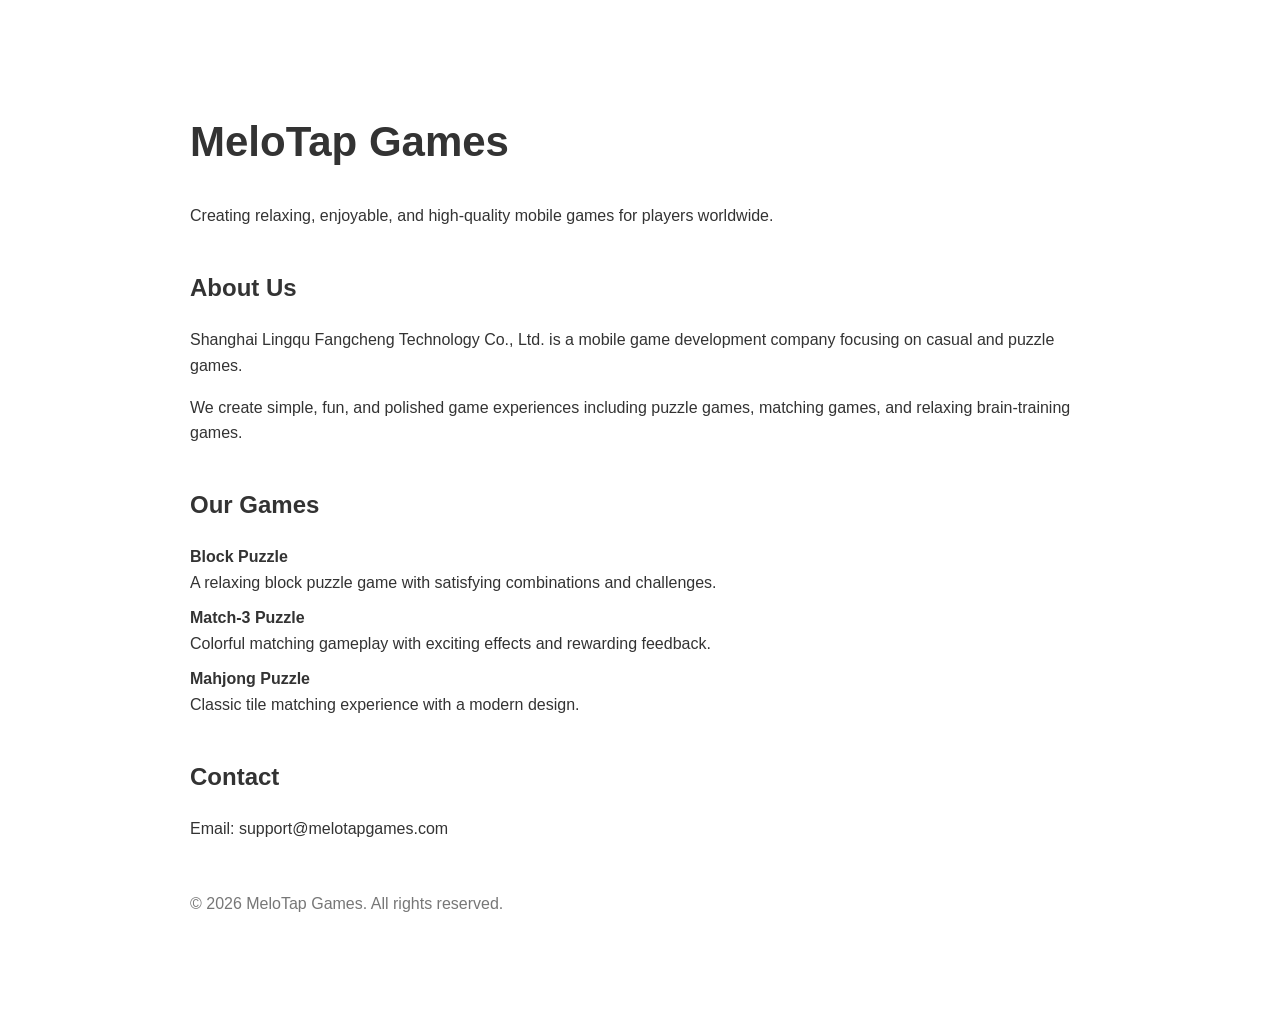
==== index.html @ 6a5c928e "Create index.html" ====
<!DOCTYPE html>
<html lang="en">

<head>
<meta charset="UTF-8">

<title>MeloTap Games</title>

<meta name="description" content="MeloTap Games creates relaxing and enjoyable mobile games for players worldwide.">

<meta name="viewport" content="width=device-width, initial-scale=1.0">

<style>

body {
    font-family: Arial, sans-serif;
    max-width: 900px;
    margin: 60px auto;
    padding: 20px;
    color: #333;
    line-height: 1.6;
}

h1 {
    font-size: 42px;
}

h2 {
    margin-top: 40px;
}

.game {
    margin: 10px 0;
}

.footer {
    margin-top: 50px;
    color: #777;
}

</style>

</head>


<body>


<h1>MeloTap Games</h1>

<p>
Creating relaxing, enjoyable, and high-quality mobile games for players worldwide.
</p>


<h2>About Us</h2>

<p>
Shanghai Lingqu Fangcheng Technology Co., Ltd. is a mobile game development company focusing on casual and puzzle games.
</p>

<p>
We create simple, fun, and polished game experiences including puzzle games, matching games, and relaxing brain-training games.
</p>


<h2>Our Games</h2>

<div class="game">
<strong>Block Puzzle</strong>
<br>
A relaxing block puzzle game with satisfying combinations and challenges.
</div>


<div class="game">
<strong>Match-3 Puzzle</strong>
<br>
Colorful matching gameplay with exciting effects and rewarding feedback.
</div>


<div class="game">
<strong>Mahjong Puzzle</strong>
<br>
Classic tile matching experience with a modern design.
</div>


<h2>Contact</h2>

<p>
Email: support@melotapgames.com
</p>


<div class="footer">

<p>
© 2026 MeloTap Games. All rights reserved.
</p>

</div>


</body>

</html>
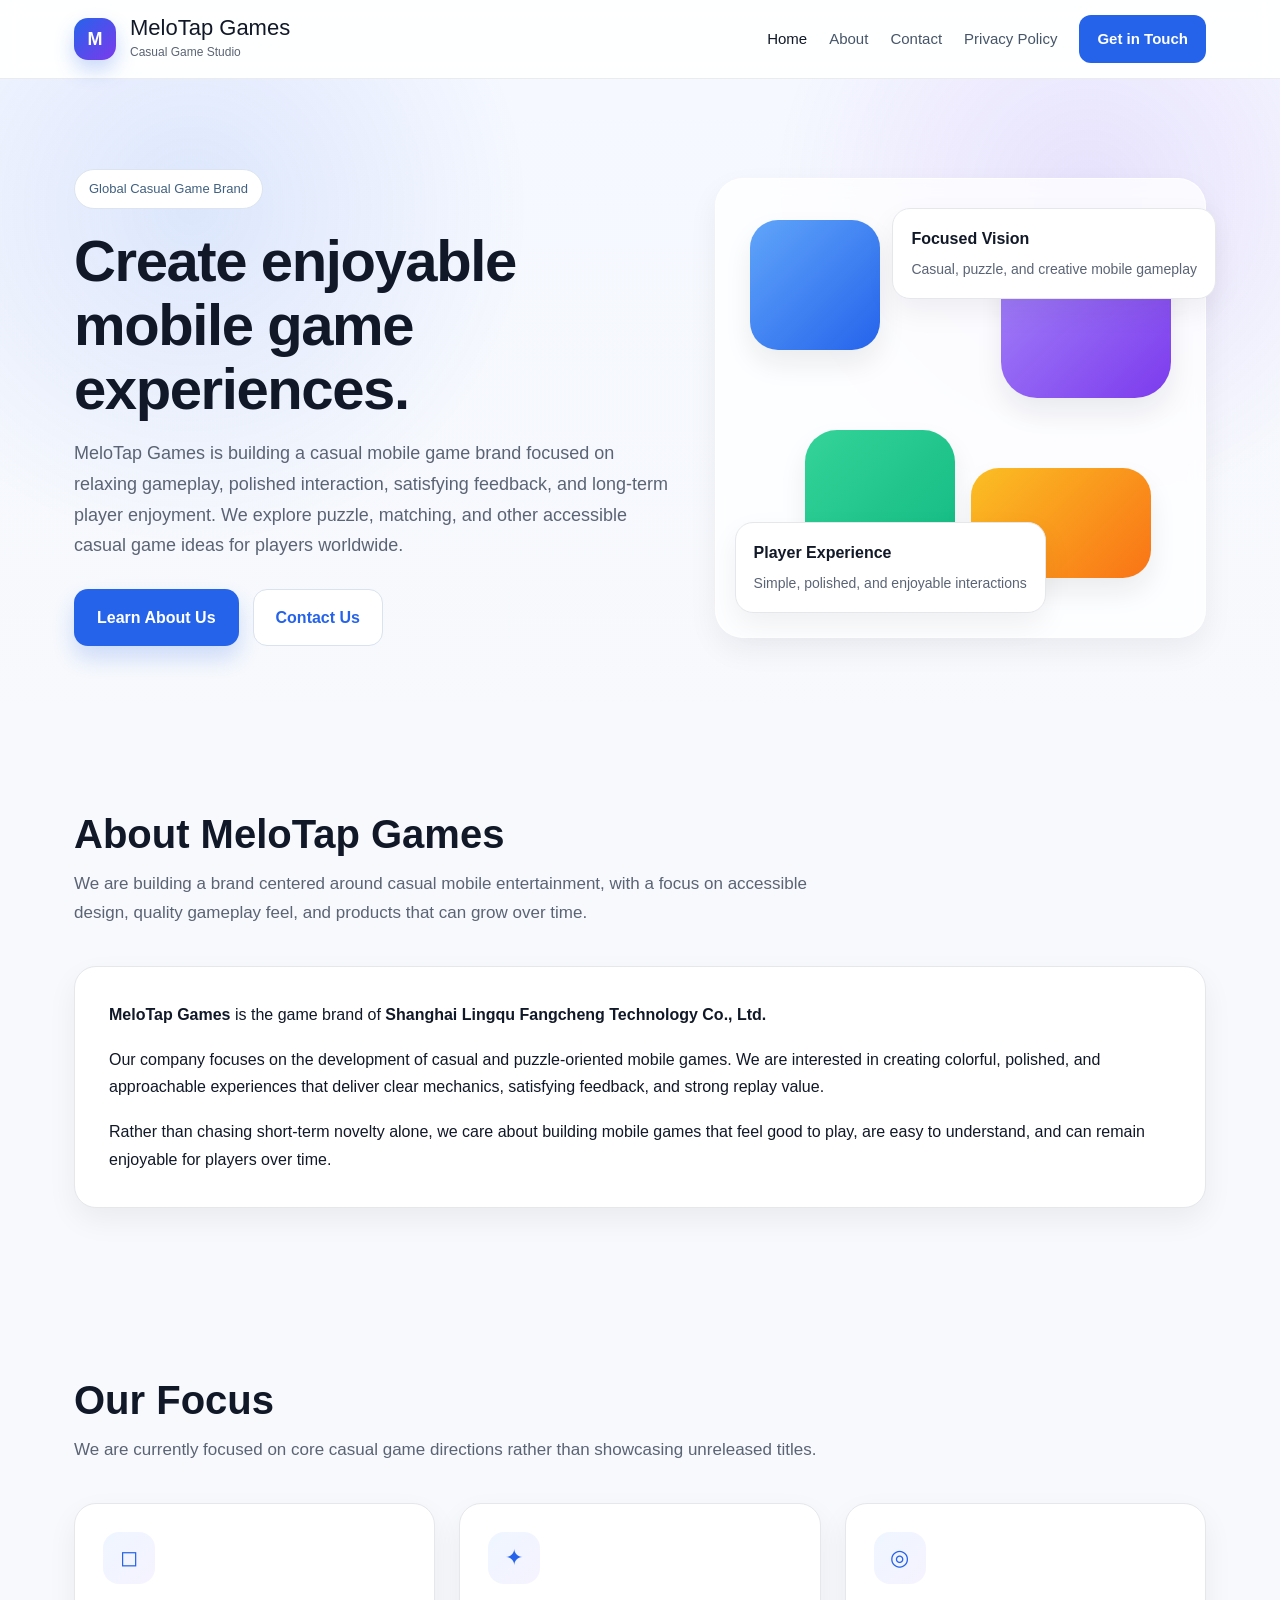
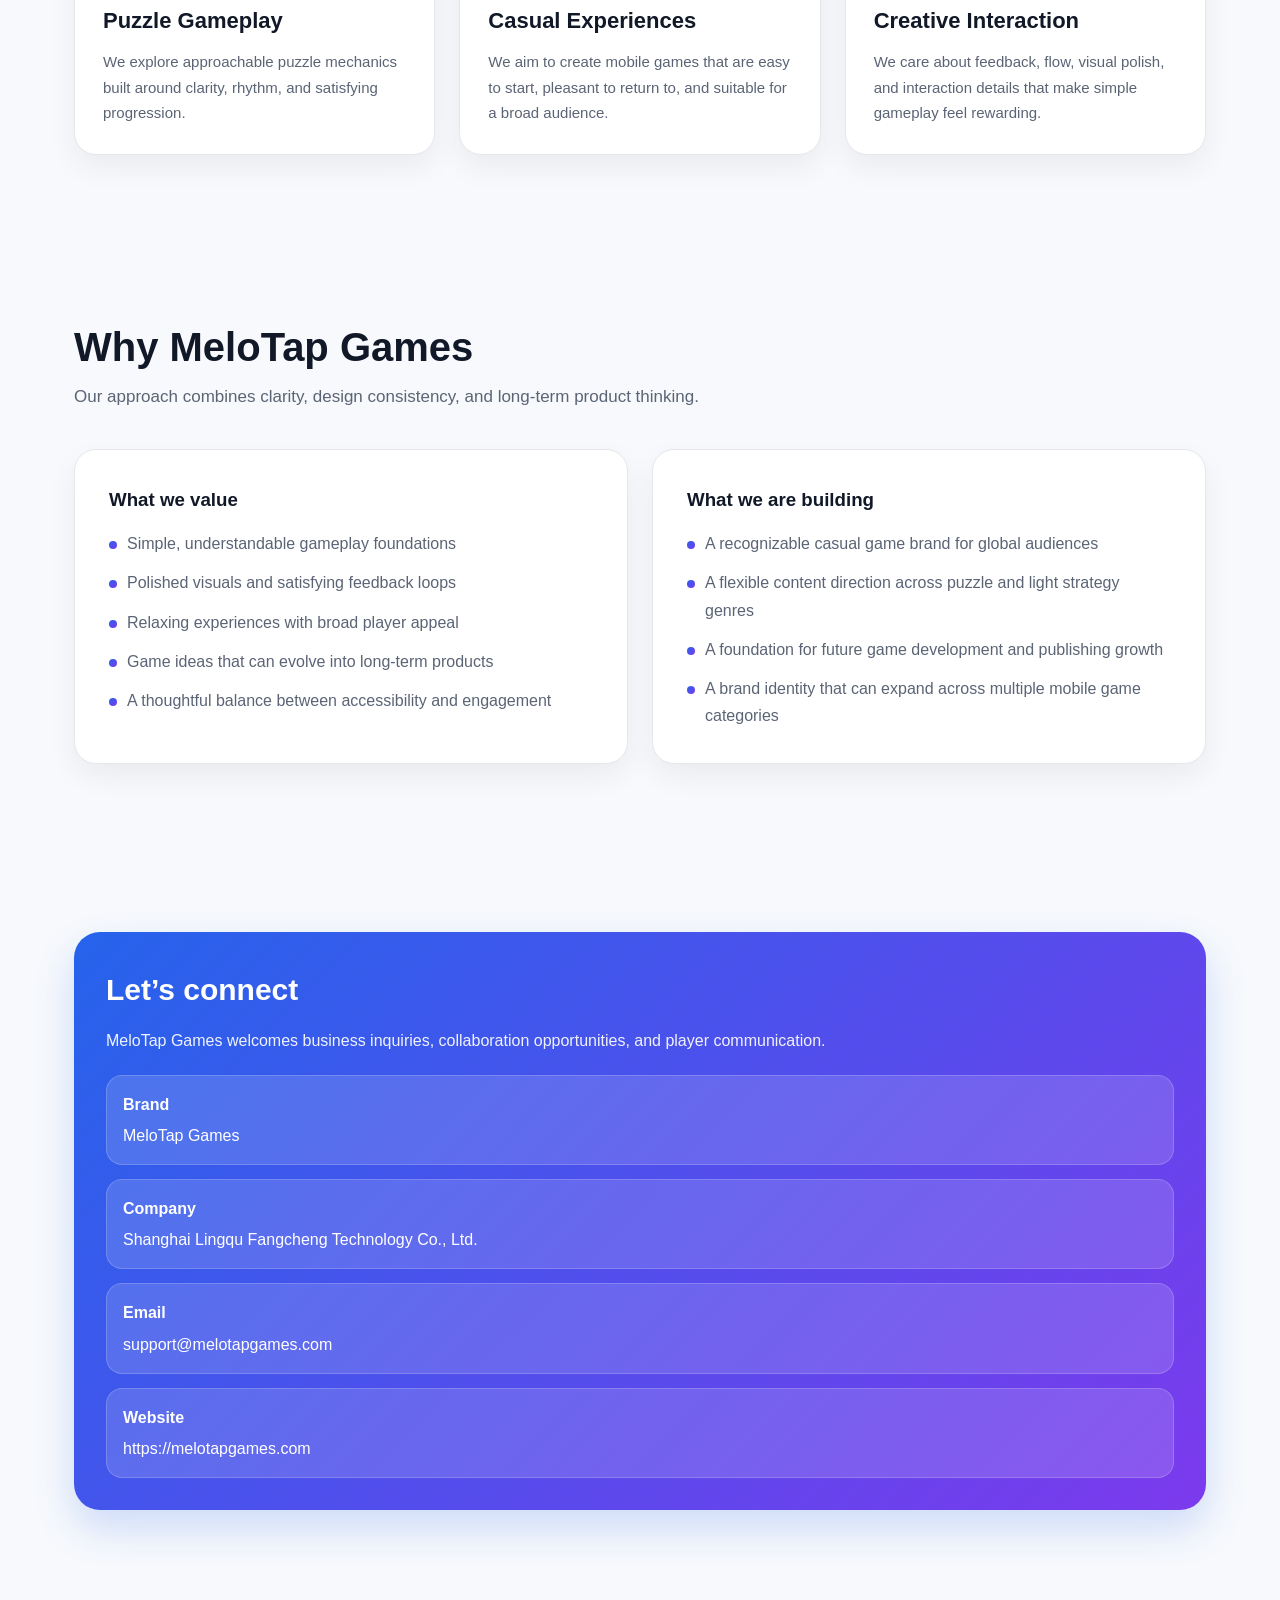
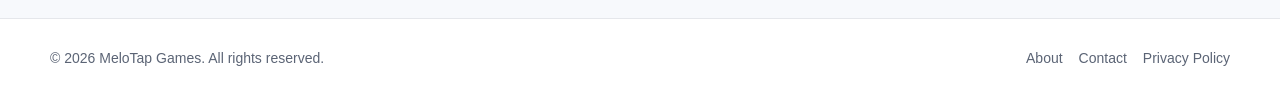
==== commit baa83893: "Update index.html" ====
--- a/index.html
+++ b/index.html
@@ -1,108 +1,204 @@
 <!DOCTYPE html>
 <html lang="en">
-
 <head>
-<meta charset="UTF-8">
-
-<title>MeloTap Games</title>
-
-<meta name="description" content="MeloTap Games creates relaxing and enjoyable mobile games for players worldwide.">
-
-<meta name="viewport" content="width=device-width, initial-scale=1.0">
-
-<style>
-
-body {
-    font-family: Arial, sans-serif;
-    max-width: 900px;
-    margin: 60px auto;
-    padding: 20px;
-    color: #333;
-    line-height: 1.6;
-}
-
-h1 {
-    font-size: 42px;
-}
-
-h2 {
-    margin-top: 40px;
-}
-
-.game {
-    margin: 10px 0;
-}
-
-.footer {
-    margin-top: 50px;
-    color: #777;
-}
-
-</style>
-
+  <meta charset="UTF-8" />
+  <meta name="viewport" content="width=device-width, initial-scale=1.0" />
+  <title>MeloTap Games</title>
+  <meta name="description" content="MeloTap Games creates relaxing, enjoyable, and high-quality casual mobile game experiences for players worldwide." />
+  <link rel="stylesheet" href="style.css" />
 </head>
-
-
 <body>
 
-
-<h1>MeloTap Games</h1>
-
-<p>
-Creating relaxing, enjoyable, and high-quality mobile games for players worldwide.
-</p>
-
-
-<h2>About Us</h2>
-
-<p>
-Shanghai Lingqu Fangcheng Technology Co., Ltd. is a mobile game development company focusing on casual and puzzle games.
-</p>
-
-<p>
-We create simple, fun, and polished game experiences including puzzle games, matching games, and relaxing brain-training games.
-</p>
-
-
-<h2>Our Games</h2>
-
-<div class="game">
-<strong>Block Puzzle</strong>
-<br>
-A relaxing block puzzle game with satisfying combinations and challenges.
-</div>
-
-
-<div class="game">
-<strong>Match-3 Puzzle</strong>
-<br>
-Colorful matching gameplay with exciting effects and rewarding feedback.
-</div>
-
-
-<div class="game">
-<strong>Mahjong Puzzle</strong>
-<br>
-Classic tile matching experience with a modern design.
-</div>
-
-
-<h2>Contact</h2>
-
-<p>
-Email: support@melotapgames.com
-</p>
-
-
-<div class="footer">
-
-<p>
-© 2026 MeloTap Games. All rights reserved.
-</p>
-
-</div>
-
+  <header class="site-header">
+    <div class="container navbar">
+      <a href="index.html" class="brand">
+        <div class="brand-mark">M</div>
+        <div class="brand-text">
+          <div class="brand-title">MeloTap Games</div>
+          <div class="brand-subtitle">Casual Game Studio</div>
+        </div>
+      </a>
+
+      <nav class="nav-links">
+        <a href="index.html" class="active">Home</a>
+        <a href="about.html">About</a>
+        <a href="contact.html">Contact</a>
+        <a href="privacy-policy.html">Privacy Policy</a>
+        <a href="contact.html" class="nav-cta">Get in Touch</a>
+      </nav>
+    </div>
+  </header>
+
+  <section class="hero">
+    <div class="container hero-grid">
+      <div>
+        <div class="eyebrow">Global Casual Game Brand</div>
+        <h2>Create enjoyable mobile game experiences.</h2>
+        <p>
+          MeloTap Games is building a casual mobile game brand focused on relaxing gameplay,
+          polished interaction, satisfying feedback, and long-term player enjoyment.
+          We explore puzzle, matching, and other accessible casual game ideas for players worldwide.
+        </p>
+
+        <div class="hero-actions">
+          <a href="about.html" class="btn btn-primary">Learn About Us</a>
+          <a href="contact.html" class="btn btn-secondary">Contact Us</a>
+        </div>
+      </div>
+
+      <div class="hero-visual">
+        <div class="visual-card"></div>
+        <div class="shape shape-a"></div>
+        <div class="shape shape-b"></div>
+        <div class="shape shape-c"></div>
+        <div class="shape shape-d"></div>
+
+        <div class="floating-panel panel-1">
+          <strong>Focused Vision</strong>
+          <span>Casual, puzzle, and creative mobile gameplay</span>
+        </div>
+
+        <div class="floating-panel panel-2">
+          <strong>Player Experience</strong>
+          <span>Simple, polished, and enjoyable interactions</span>
+        </div>
+      </div>
+    </div>
+  </section>
+
+  <section class="section">
+    <div class="container">
+      <h2 class="section-title">About MeloTap Games</h2>
+      <p class="section-subtitle">
+        We are building a brand centered around casual mobile entertainment, with a focus on accessible design,
+        quality gameplay feel, and products that can grow over time.
+      </p>
+
+      <div class="card content-card">
+        <p>
+          <strong>MeloTap Games</strong> is the game brand of
+          <strong>Shanghai Lingqu Fangcheng Technology Co., Ltd.</strong>
+        </p>
+        <p>
+          Our company focuses on the development of casual and puzzle-oriented mobile games.
+          We are interested in creating colorful, polished, and approachable experiences that
+          deliver clear mechanics, satisfying feedback, and strong replay value.
+        </p>
+        <p>
+          Rather than chasing short-term novelty alone, we care about building mobile games that
+          feel good to play, are easy to understand, and can remain enjoyable for players over time.
+        </p>
+      </div>
+    </div>
+  </section>
+
+  <section class="section">
+    <div class="container">
+      <h2 class="section-title">Our Focus</h2>
+      <p class="section-subtitle">
+        We are currently focused on core casual game directions rather than showcasing unreleased titles.
+      </p>
+
+      <div class="grid-3">
+        <div class="card info-card">
+          <div class="info-icon">◻</div>
+          <h3>Puzzle Gameplay</h3>
+          <p>
+            We explore approachable puzzle mechanics built around clarity, rhythm, and satisfying progression.
+          </p>
+        </div>
+
+        <div class="card info-card">
+          <div class="info-icon">✦</div>
+          <h3>Casual Experiences</h3>
+          <p>
+            We aim to create mobile games that are easy to start, pleasant to return to, and suitable for a broad audience.
+          </p>
+        </div>
+
+        <div class="card info-card">
+          <div class="info-icon">◎</div>
+          <h3>Creative Interaction</h3>
+          <p>
+            We care about feedback, flow, visual polish, and interaction details that make simple gameplay feel rewarding.
+          </p>
+        </div>
+      </div>
+    </div>
+  </section>
+
+  <section class="section">
+    <div class="container">
+      <h2 class="section-title">Why MeloTap Games</h2>
+      <p class="section-subtitle">
+        Our approach combines clarity, design consistency, and long-term product thinking.
+      </p>
+
+      <div class="split">
+        <div class="card content-card">
+          <h3 style="margin-bottom: 14px;">What we value</h3>
+          <ul class="list">
+            <li>Simple, understandable gameplay foundations</li>
+            <li>Polished visuals and satisfying feedback loops</li>
+            <li>Relaxing experiences with broad player appeal</li>
+            <li>Game ideas that can evolve into long-term products</li>
+            <li>A thoughtful balance between accessibility and engagement</li>
+          </ul>
+        </div>
+
+        <div class="card content-card">
+          <h3 style="margin-bottom: 14px;">What we are building</h3>
+          <ul class="list">
+            <li>A recognizable casual game brand for global audiences</li>
+            <li>A flexible content direction across puzzle and light strategy genres</li>
+            <li>A foundation for future game development and publishing growth</li>
+            <li>A brand identity that can expand across multiple mobile game categories</li>
+          </ul>
+        </div>
+      </div>
+    </div>
+  </section>
+
+  <section class="section">
+    <div class="container">
+      <div class="highlight-box">
+        <h3>Let’s connect</h3>
+        <p>
+          MeloTap Games welcomes business inquiries, collaboration opportunities, and player communication.
+        </p>
+
+        <div class="contact-grid">
+          <div class="contact-item">
+            <strong>Brand</strong>
+            MeloTap Games
+          </div>
+          <div class="contact-item">
+            <strong>Company</strong>
+            Shanghai Lingqu Fangcheng Technology Co., Ltd.
+          </div>
+          <div class="contact-item">
+            <strong>Email</strong>
+            support@melotapgames.com
+          </div>
+          <div class="contact-item">
+            <strong>Website</strong>
+            https://melotapgames.com
+          </div>
+        </div>
+      </div>
+    </div>
+  </section>
+
+  <footer class="site-footer">
+    <div class="container footer-inner">
+      <div>© 2026 MeloTap Games. All rights reserved.</div>
+      <div class="footer-links">
+        <a href="about.html">About</a>
+        <a href="contact.html">Contact</a>
+        <a href="privacy-policy.html">Privacy Policy</a>
+      </div>
+    </div>
+  </footer>
 
 </body>
-
 </html>
--- a/style.css
+++ b/style.css
@@ -0,0 +1,558 @@
+* {
+  box-sizing: border-box;
+  margin: 0;
+  padding: 0;
+}
+
+:root {
+  --bg: #f7f9fc;
+  --bg-soft: #eef4ff;
+  --card: #ffffff;
+  --text: #111827;
+  --text-soft: #5b6475;
+  --line: #e5e7eb;
+  --primary: #2563eb;
+  --primary-dark: #1d4ed8;
+  --accent: #7c3aed;
+  --shadow: 0 12px 30px rgba(15, 23, 42, 0.06);
+  --radius: 22px;
+  --max-width: 1180px;
+}
+
+html {
+  scroll-behavior: smooth;
+}
+
+body {
+  font-family: Arial, Helvetica, sans-serif;
+  background: var(--bg);
+  color: var(--text);
+  line-height: 1.7;
+}
+
+a {
+  color: inherit;
+  text-decoration: none;
+}
+
+img {
+  max-width: 100%;
+  display: block;
+}
+
+.container {
+  width: 100%;
+  max-width: var(--max-width);
+  margin: 0 auto;
+  padding: 0 24px;
+}
+
+/* Header */
+.site-header {
+  position: sticky;
+  top: 0;
+  z-index: 100;
+  background: rgba(255, 255, 255, 0.88);
+  backdrop-filter: blur(10px);
+  border-bottom: 1px solid rgba(229, 231, 235, 0.8);
+}
+
+.navbar {
+  min-height: 78px;
+  display: flex;
+  align-items: center;
+  justify-content: space-between;
+  gap: 24px;
+}
+
+.brand {
+  display: flex;
+  align-items: center;
+  gap: 14px;
+}
+
+.brand-mark {
+  width: 42px;
+  height: 42px;
+  border-radius: 14px;
+  background: linear-gradient(135deg, #2563eb 0%, #7c3aed 100%);
+  display: flex;
+  align-items: center;
+  justify-content: center;
+  color: #fff;
+  font-weight: 700;
+  font-size: 18px;
+  box-shadow: 0 10px 20px rgba(37, 99, 235, 0.25);
+}
+
+.brand-text h1,
+.brand-text .brand-title {
+  font-size: 22px;
+  line-height: 1.1;
+}
+
+.brand-text .brand-subtitle {
+  font-size: 12px;
+  color: var(--text-soft);
+  margin-top: 2px;
+}
+
+.nav-links {
+  display: flex;
+  align-items: center;
+  gap: 22px;
+  flex-wrap: wrap;
+}
+
+.nav-links a {
+  font-size: 15px;
+  color: #475569;
+  transition: 0.2s ease;
+}
+
+.nav-links a:hover,
+.nav-links a.active {
+  color: var(--text);
+}
+
+.nav-cta {
+  padding: 11px 18px;
+  border-radius: 12px;
+  background: var(--primary);
+  color: #fff !important;
+  font-weight: 600;
+}
+
+.nav-cta:hover {
+  background: var(--primary-dark);
+}
+
+/* Hero */
+.hero {
+  position: relative;
+  overflow: hidden;
+  padding: 90px 0 80px;
+  background:
+    radial-gradient(circle at 15% 20%, rgba(37, 99, 235, 0.12), transparent 28%),
+    radial-gradient(circle at 85% 18%, rgba(124, 58, 237, 0.12), transparent 26%),
+    linear-gradient(180deg, #f5f8ff 0%, #f7f9fc 100%);
+}
+
+.hero-grid {
+  display: grid;
+  grid-template-columns: 1.1fr 0.9fr;
+  gap: 40px;
+  align-items: center;
+}
+
+.eyebrow {
+  display: inline-flex;
+  align-items: center;
+  gap: 8px;
+  padding: 8px 14px;
+  border-radius: 999px;
+  background: #ffffff;
+  border: 1px solid #dbe4f0;
+  color: #406080;
+  font-size: 13px;
+  margin-bottom: 20px;
+}
+
+.hero h2 {
+  font-size: 58px;
+  line-height: 1.1;
+  letter-spacing: -1.4px;
+  margin-bottom: 18px;
+}
+
+.hero p {
+  font-size: 18px;
+  color: var(--text-soft);
+  max-width: 680px;
+  margin-bottom: 28px;
+}
+
+.hero-actions {
+  display: flex;
+  flex-wrap: wrap;
+  gap: 14px;
+}
+
+.btn {
+  display: inline-flex;
+  align-items: center;
+  justify-content: center;
+  padding: 14px 22px;
+  border-radius: 14px;
+  border: 1px solid transparent;
+  font-weight: 600;
+  transition: 0.2s ease;
+}
+
+.btn-primary {
+  background: var(--primary);
+  color: #fff;
+  box-shadow: 0 12px 22px rgba(37, 99, 235, 0.2);
+}
+
+.btn-primary:hover {
+  background: var(--primary-dark);
+}
+
+.btn-secondary {
+  background: #fff;
+  color: var(--primary);
+  border-color: #d9e2ef;
+}
+
+.btn-secondary:hover {
+  background: #f8fbff;
+}
+
+.hero-visual {
+  position: relative;
+  min-height: 460px;
+}
+
+.visual-card {
+  position: absolute;
+  inset: 0;
+  background: rgba(255,255,255,0.78);
+  border: 1px solid rgba(255,255,255,0.8);
+  border-radius: 28px;
+  box-shadow: var(--shadow);
+  backdrop-filter: blur(8px);
+}
+
+.shape {
+  position: absolute;
+  border-radius: 22px;
+  box-shadow: 0 14px 28px rgba(15, 23, 42, 0.08);
+}
+
+.shape-a {
+  width: 130px;
+  height: 130px;
+  left: 35px;
+  top: 42px;
+  background: linear-gradient(135deg, #60a5fa, #2563eb);
+  border-radius: 28px;
+}
+
+.shape-b {
+  width: 170px;
+  height: 170px;
+  right: 35px;
+  top: 50px;
+  background: linear-gradient(135deg, #a78bfa, #7c3aed);
+  border-radius: 36px;
+}
+
+.shape-c {
+  width: 150px;
+  height: 150px;
+  left: 90px;
+  bottom: 58px;
+  background: linear-gradient(135deg, #34d399, #10b981);
+  border-radius: 32px;
+}
+
+.shape-d {
+  width: 180px;
+  height: 110px;
+  right: 55px;
+  bottom: 60px;
+  background: linear-gradient(135deg, #fbbf24, #f97316);
+  border-radius: 28px;
+}
+
+.floating-panel {
+  position: absolute;
+  background: #fff;
+  border: 1px solid #e5e7eb;
+  border-radius: 18px;
+  box-shadow: var(--shadow);
+  padding: 16px 18px;
+  min-width: 170px;
+}
+
+.panel-1 {
+  top: 30px;
+  right: -10px;
+}
+
+.panel-2 {
+  bottom: 25px;
+  left: 20px;
+}
+
+.floating-panel strong {
+  display: block;
+  font-size: 16px;
+  margin-bottom: 6px;
+}
+
+.floating-panel span {
+  display: block;
+  color: var(--text-soft);
+  font-size: 14px;
+}
+
+/* Sections */
+.section {
+  padding: 84px 0;
+}
+
+.section-title {
+  font-size: 40px;
+  line-height: 1.2;
+  margin-bottom: 12px;
+}
+
+.section-subtitle {
+  max-width: 780px;
+  color: var(--text-soft);
+  font-size: 17px;
+  margin-bottom: 38px;
+}
+
+.card {
+  background: var(--card);
+  border: 1px solid var(--line);
+  border-radius: var(--radius);
+  box-shadow: var(--shadow);
+}
+
+.content-card {
+  padding: 34px;
+}
+
+.content-card p + p {
+  margin-top: 18px;
+}
+
+.grid-3 {
+  display: grid;
+  grid-template-columns: repeat(3, 1fr);
+  gap: 24px;
+}
+
+.info-card {
+  padding: 28px;
+}
+
+.info-icon {
+  width: 52px;
+  height: 52px;
+  border-radius: 16px;
+  display: flex;
+  align-items: center;
+  justify-content: center;
+  background: linear-gradient(135deg, #eff6ff, #f5f3ff);
+  color: var(--primary);
+  font-size: 22px;
+  margin-bottom: 18px;
+}
+
+.info-card h3 {
+  font-size: 22px;
+  margin-bottom: 10px;
+}
+
+.info-card p {
+  color: var(--text-soft);
+  font-size: 15px;
+}
+
+.split {
+  display: grid;
+  grid-template-columns: 1fr 1fr;
+  gap: 24px;
+}
+
+.list {
+  list-style: none;
+  display: grid;
+  gap: 12px;
+}
+
+.list li {
+  padding-left: 18px;
+  position: relative;
+  color: var(--text-soft);
+}
+
+.list li::before {
+  content: "";
+  width: 8px;
+  height: 8px;
+  border-radius: 999px;
+  background: linear-gradient(135deg, #2563eb, #7c3aed);
+  position: absolute;
+  left: 0;
+  top: 11px;
+}
+
+.highlight-box {
+  padding: 32px;
+  border-radius: 26px;
+  background: linear-gradient(135deg, #2563eb 0%, #7c3aed 100%);
+  color: #fff;
+  box-shadow: 0 18px 40px rgba(37, 99, 235, 0.2);
+}
+
+.highlight-box h3 {
+  font-size: 30px;
+  margin-bottom: 12px;
+}
+
+.highlight-box p {
+  color: rgba(255,255,255,0.92);
+  margin-bottom: 20px;
+}
+
+.contact-grid {
+  display: grid;
+  gap: 14px;
+}
+
+.contact-item {
+  background: rgba(255,255,255,0.14);
+  border: 1px solid rgba(255,255,255,0.18);
+  border-radius: 16px;
+  padding: 15px 16px;
+}
+
+.contact-item strong {
+  display: block;
+  margin-bottom: 4px;
+}
+
+.page-hero {
+  padding: 78px 0 56px;
+  background:
+    radial-gradient(circle at 10% 18%, rgba(37, 99, 235, 0.10), transparent 30%),
+    radial-gradient(circle at 88% 12%, rgba(124, 58, 237, 0.10), transparent 24%),
+    linear-gradient(180deg, #f5f8ff 0%, #f7f9fc 100%);
+}
+
+.page-hero h2 {
+  font-size: 48px;
+  margin-bottom: 14px;
+}
+
+.page-hero p {
+  color: var(--text-soft);
+  max-width: 760px;
+  font-size: 17px;
+}
+
+.policy-content h3 {
+  font-size: 22px;
+  margin: 28px 0 10px;
+}
+
+.policy-content p,
+.policy-content li {
+  color: var(--text-soft);
+}
+
+.policy-content ul {
+  padding-left: 20px;
+  margin-top: 10px;
+}
+
+.site-footer {
+  margin-top: 24px;
+  border-top: 1px solid var(--line);
+  background: #fff;
+}
+
+.footer-inner {
+  padding: 28px 0 38px;
+  display: flex;
+  justify-content: space-between;
+  gap: 24px;
+  flex-wrap: wrap;
+  color: var(--text-soft);
+  font-size: 14px;
+}
+
+.footer-links {
+  display: flex;
+  gap: 16px;
+  flex-wrap: wrap;
+}
+
+.footer-links a:hover {
+  color: var(--text);
+}
+
+/* Responsive */
+@media (max-width: 1024px) {
+  .hero-grid,
+  .grid-3,
+  .split {
+    grid-template-columns: 1fr;
+  }
+
+  .hero h2 {
+    font-size: 46px;
+  }
+
+  .hero-visual {
+    min-height: 380px;
+  }
+}
+
+@media (max-width: 760px) {
+  .navbar {
+    flex-direction: column;
+    align-items: flex-start;
+    padding: 16px 0;
+  }
+
+  .nav-links {
+    gap: 14px;
+  }
+
+  .hero {
+    padding: 64px 0 56px;
+  }
+
+  .hero h2,
+  .page-hero h2 {
+    font-size: 34px;
+    letter-spacing: -0.8px;
+  }
+
+  .section-title {
+    font-size: 30px;
+  }
+
+  .section {
+    padding: 64px 0;
+  }
+
+  .content-card,
+  .info-card,
+  .highlight-box {
+    padding: 24px;
+  }
+
+  .hero-visual {
+    min-height: 320px;
+  }
+
+  .shape-a,
+  .shape-b,
+  .shape-c,
+  .shape-d {
+    transform: scale(0.9);
+  }
+
+  .floating-panel {
+    min-width: 140px;
+    padding: 12px 14px;
+  }
+}
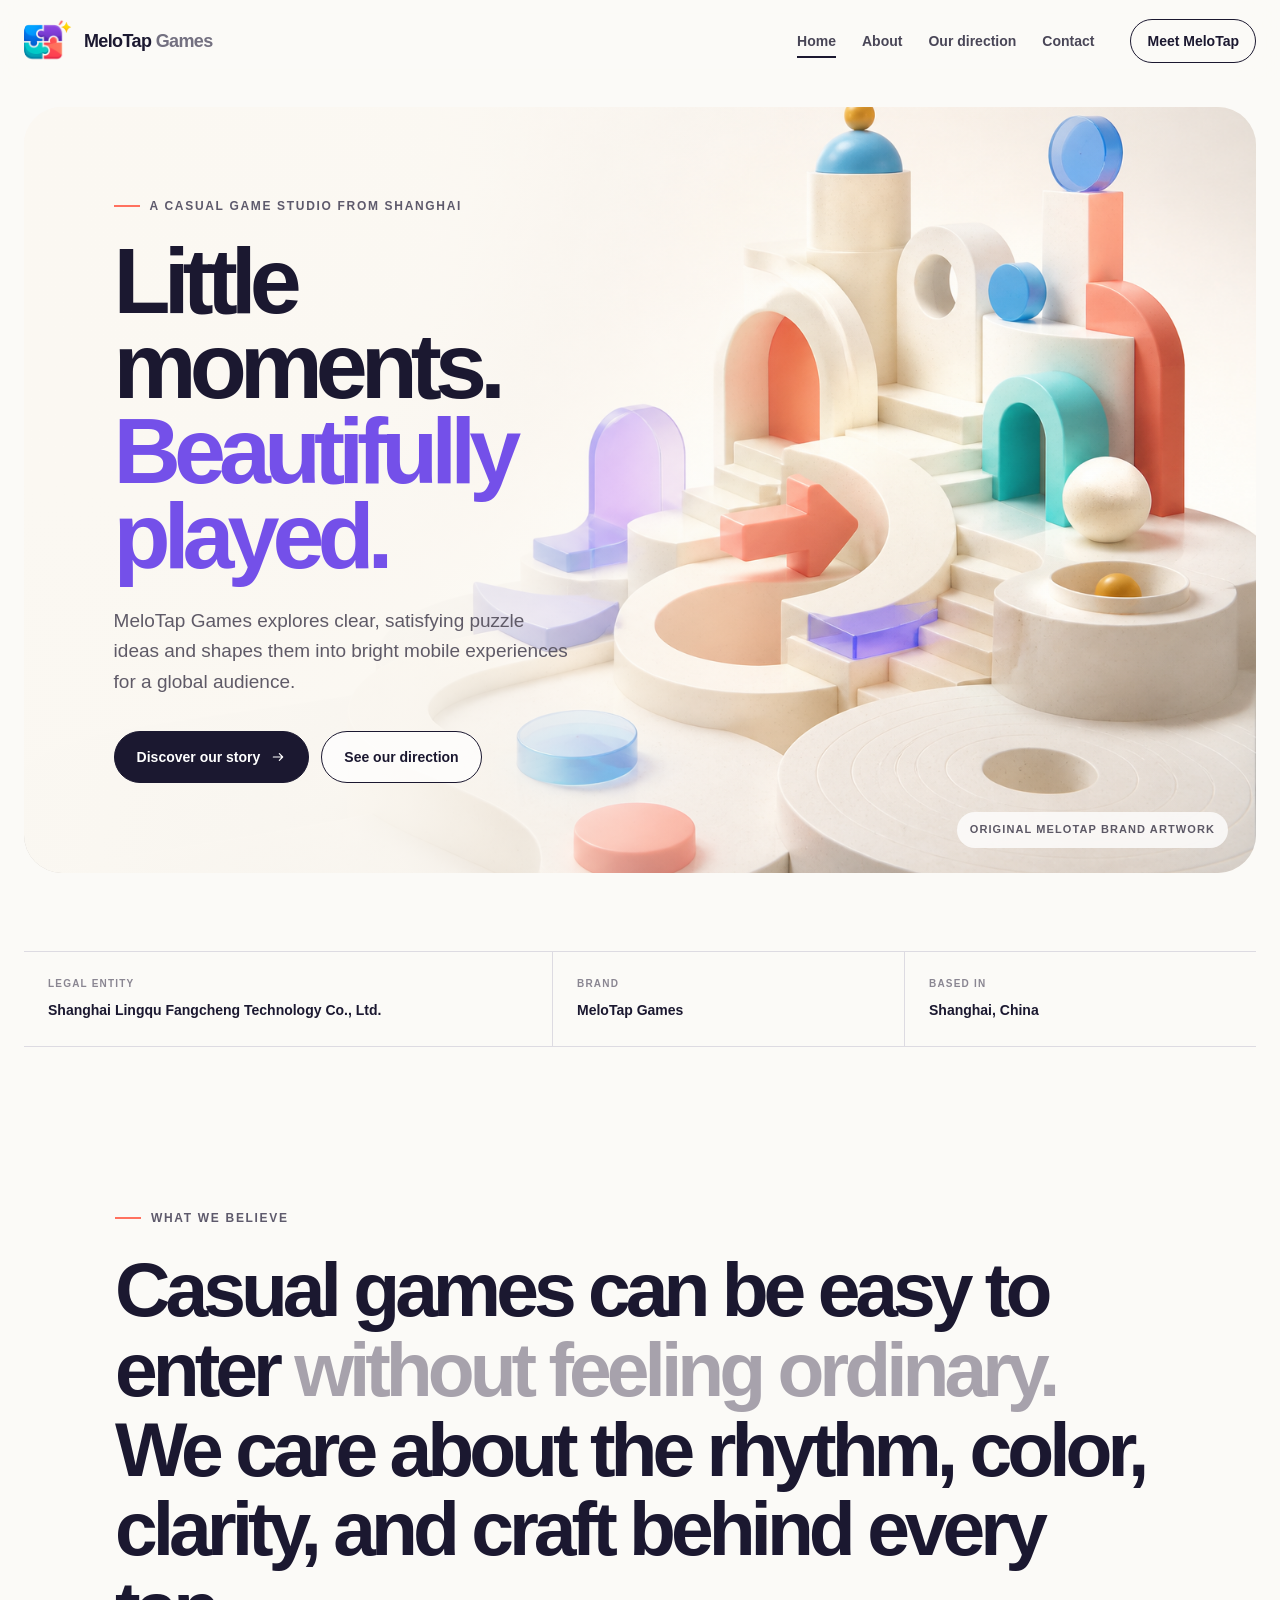
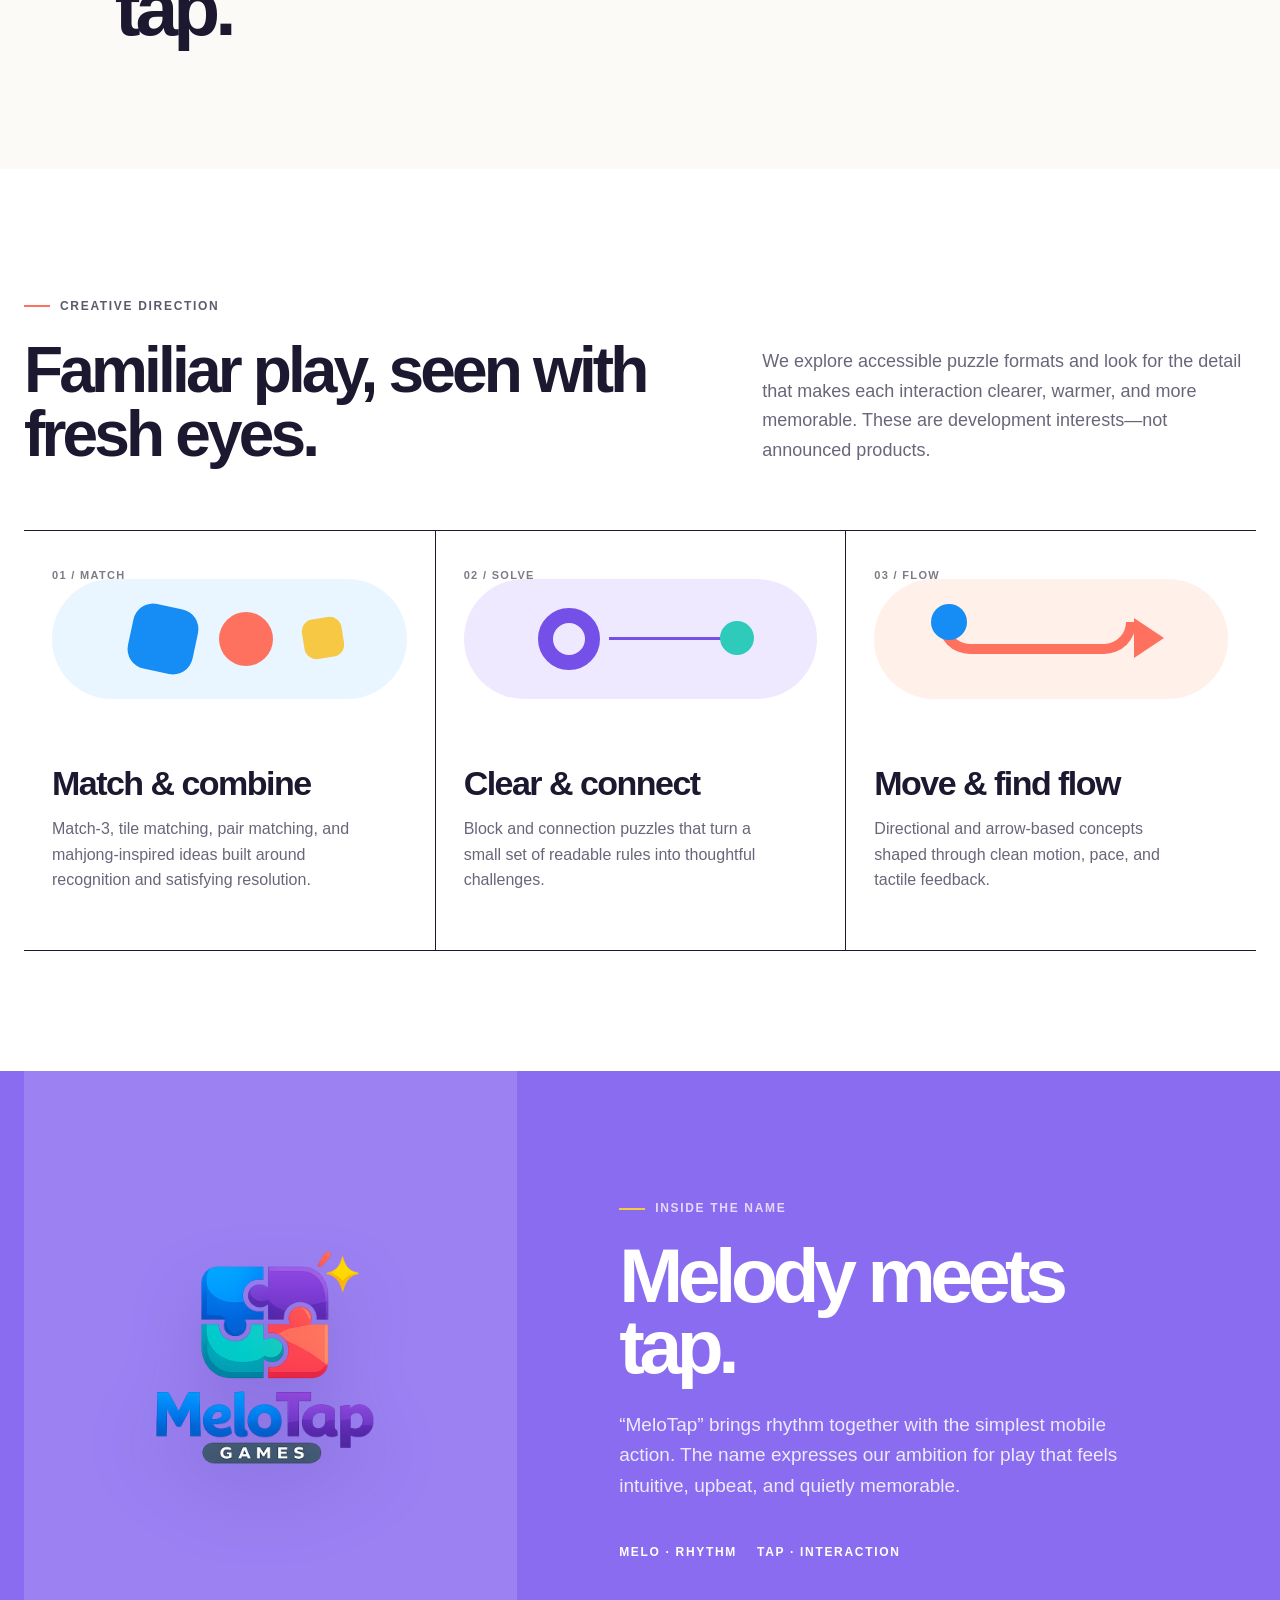
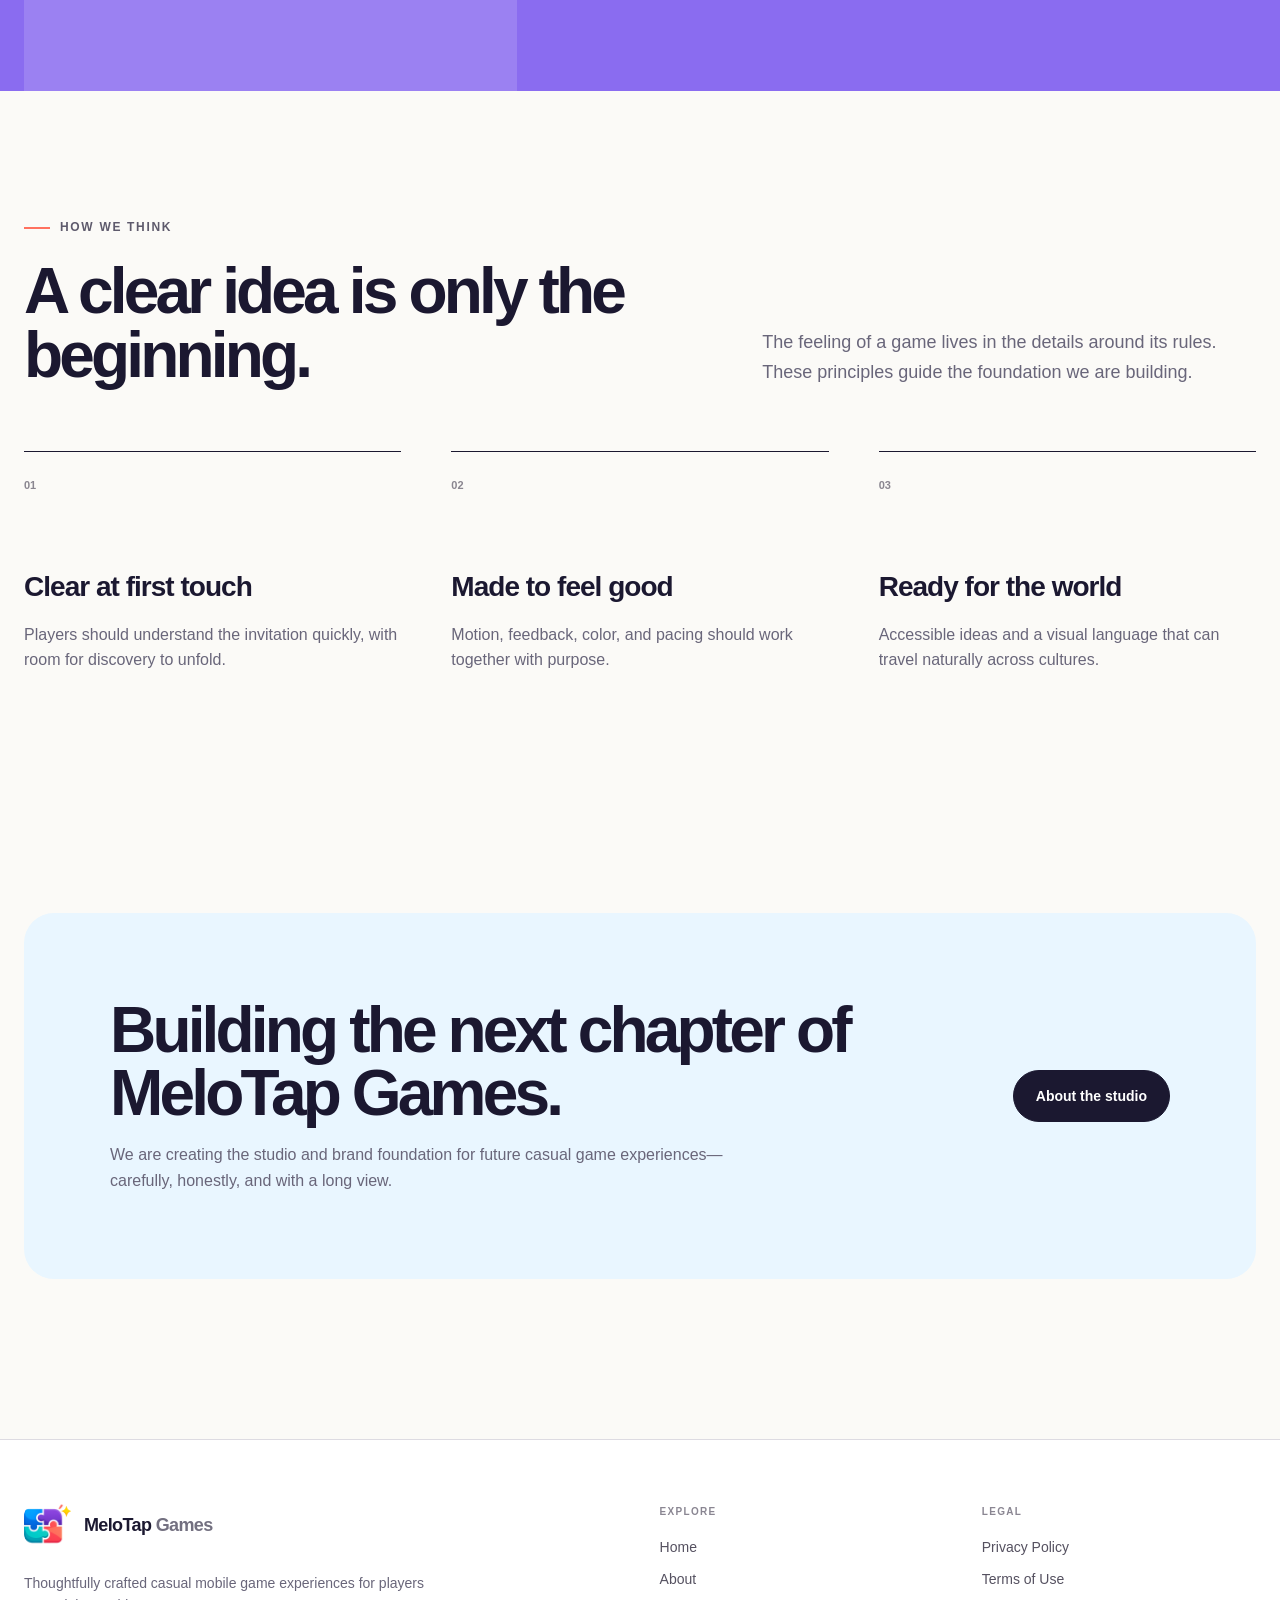
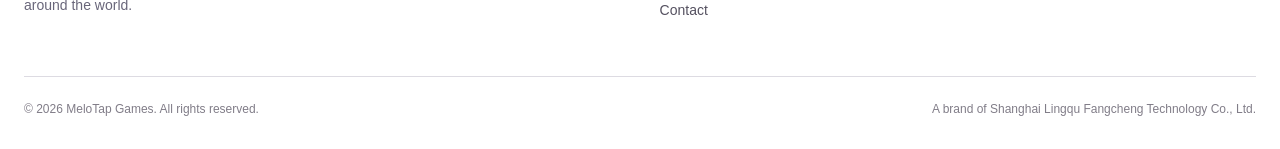
==== commit bcaa4e2d: "Add files via upload" ====
--- a/index.html
+++ b/index.html
@@ -1,204 +1,49 @@
-<!DOCTYPE html>
+<!doctype html>
 <html lang="en">
 <head>
-  <meta charset="UTF-8" />
-  <meta name="viewport" content="width=device-width, initial-scale=1.0" />
-  <title>MeloTap Games</title>
-  <meta name="description" content="MeloTap Games creates relaxing, enjoyable, and high-quality casual mobile game experiences for players worldwide." />
-  <link rel="stylesheet" href="style.css" />
+  <meta charset="utf-8"><meta name="viewport" content="width=device-width,initial-scale=1">
+  <title>MeloTap Games — Casual Play, Thoughtfully Made</title>
+  <meta name="description" content="MeloTap Games is a Shanghai-based casual mobile game studio exploring polished, accessible puzzle experiences for players worldwide.">
+  <link rel="canonical" href="https://melotapgames.com/"><link rel="icon" href="logo.png" type="image/png"><meta name="theme-color" content="#fbfaf7">
+  <meta property="og:type" content="website"><meta property="og:title" content="MeloTap Games — Casual Play, Thoughtfully Made"><meta property="og:description" content="Simple ideas. Bright moments. Thoughtfully made casual play."><meta property="og:url" content="https://melotapgames.com/"><meta property="og:image" content="https://melotapgames.com/hero-brand-v2.png">
+  <link rel="stylesheet" href="style.css">
+  <script type="application/ld+json">{"@context":"https://schema.org","@type":"Organization","name":"Shanghai Lingqu Fangcheng Technology Co., Ltd.","alternateName":"MeloTap Games","url":"https://melotapgames.com/","logo":"https://melotapgames.com/logo.png","description":"A casual mobile game development and publishing company based in Shanghai, China.","address":{"@type":"PostalAddress","addressLocality":"Shanghai","addressCountry":"CN"}}</script>
 </head>
 <body>
+  <a class="skip-link" href="#main">Skip to content</a>
+  <header class="site-header"><div class="container navbar">
+    <a class="brand" href="index.html" aria-label="MeloTap Games home"><span class="brand-symbol"><img src="logo.png" alt=""></span><span class="brand-name">MeloTap <span>Games</span></span></a>
+    <button class="menu-toggle" type="button" aria-expanded="false" aria-controls="site-navigation" aria-label="Toggle navigation"><span></span></button>
+    <nav class="nav-links" id="site-navigation" aria-label="Primary navigation"><a href="index.html" aria-current="page">Home</a><a href="about.html">About</a><a href="#direction">Our direction</a><a href="contact.html">Contact</a><a class="nav-cta" href="about.html">Meet MeloTap</a></nav>
+  </div></header>
 
-  <header class="site-header">
-    <div class="container navbar">
-      <a href="index.html" class="brand">
-        <div class="brand-mark">M</div>
-        <div class="brand-text">
-          <div class="brand-title">MeloTap Games</div>
-          <div class="brand-subtitle">Casual Game Studio</div>
-        </div>
-      </a>
+  <main id="main">
+    <section class="hero"><div class="container hero-frame">
+      <img class="hero-art" src="hero-brand-v2.png" alt="Original abstract world of colorful geometric puzzle forms" width="1536" height="1024" fetchpriority="high">
+      <div class="hero-copy"><div class="eyebrow">A casual game studio from Shanghai</div><h1>Little moments.<em>Beautifully played.</em></h1><p class="hero-lede">MeloTap Games explores clear, satisfying puzzle ideas and shapes them into bright mobile experiences for a global audience.</p><div class="hero-actions"><a class="button button-primary" href="about.html">Discover our story <svg viewBox="0 0 24 24" fill="none" aria-hidden="true"><path d="M5 12h14m-5-5 5 5-5 5" stroke="currentColor" stroke-width="1.8" stroke-linecap="round" stroke-linejoin="round"/></svg></a><a class="button button-secondary" href="#direction">See our direction</a></div></div>
+      <span class="hero-note">Original MeloTap brand artwork</span>
+    </div></section>
 
-      <nav class="nav-links">
-        <a href="index.html" class="active">Home</a>
-        <a href="about.html">About</a>
-        <a href="contact.html">Contact</a>
-        <a href="privacy-policy.html">Privacy Policy</a>
-        <a href="contact.html" class="nav-cta">Get in Touch</a>
-      </nav>
-    </div>
-  </header>
+    <section class="section-compact"><div class="container identity-bar"><div class="identity-item"><span>Legal entity</span><strong>Shanghai Lingqu Fangcheng Technology Co., Ltd.</strong></div><div class="identity-item"><span>Brand</span><strong>MeloTap Games</strong></div><div class="identity-item"><span>Based in</span><strong>Shanghai, China</strong></div></div></section>
 
-  <section class="hero">
-    <div class="container hero-grid">
-      <div>
-        <div class="eyebrow">Global Casual Game Brand</div>
-        <h2>Create enjoyable mobile game experiences.</h2>
-        <p>
-          MeloTap Games is building a casual mobile game brand focused on relaxing gameplay,
-          polished interaction, satisfying feedback, and long-term player enjoyment.
-          We explore puzzle, matching, and other accessible casual game ideas for players worldwide.
-        </p>
+    <section class="section"><div class="container manifesto"><div class="eyebrow">What we believe</div><p>Casual games can be easy to enter <span>without feeling ordinary.</span> We care about the rhythm, color, clarity, and craft behind every tap.</p></div></section>
 
-        <div class="hero-actions">
-          <a href="about.html" class="btn btn-primary">Learn About Us</a>
-          <a href="contact.html" class="btn btn-secondary">Contact Us</a>
-        </div>
+    <section class="section section-tint" id="direction"><div class="container">
+      <div class="section-head"><div><div class="eyebrow">Creative direction</div><h2 class="section-title">Familiar play, seen with fresh eyes.</h2></div><p class="section-intro">We explore accessible puzzle formats and look for the detail that makes each interaction clearer, warmer, and more memorable. These are development interests—not announced products.</p></div>
+      <div class="focus-grid">
+        <article class="focus-card"><span class="focus-number">01 / MATCH</span><div class="focus-art art-match" aria-hidden="true"><span></span><span></span><span></span></div><h3>Match &amp; combine</h3><p>Match-3, tile matching, pair matching, and mahjong-inspired ideas built around recognition and satisfying resolution.</p></article>
+        <article class="focus-card"><span class="focus-number">02 / SOLVE</span><div class="focus-art art-connect" aria-hidden="true"><span></span><span></span><span></span></div><h3>Clear &amp; connect</h3><p>Block and connection puzzles that turn a small set of readable rules into thoughtful challenges.</p></article>
+        <article class="focus-card"><span class="focus-number">03 / FLOW</span><div class="focus-art art-flow" aria-hidden="true"><span></span><span></span><span></span></div><h3>Move &amp; find flow</h3><p>Directional and arrow-based concepts shaped through clean motion, pace, and tactile feedback.</p></article>
       </div>
+    </div></section>
 
-      <div class="hero-visual">
-        <div class="visual-card"></div>
-        <div class="shape shape-a"></div>
-        <div class="shape shape-b"></div>
-        <div class="shape shape-c"></div>
-        <div class="shape shape-d"></div>
+    <section class="brand-band"><div class="container brand-band-inner"><div class="brand-logo-panel"><img src="logo.png" alt="MeloTap Games logo"></div><div class="brand-story"><div class="eyebrow">Inside the name</div><h2>Melody meets tap.</h2><p>“MeloTap” brings rhythm together with the simplest mobile action. The name expresses our ambition for play that feels intuitive, upbeat, and quietly memorable.</p><div class="wordmark">Melo · rhythm &nbsp;&nbsp; Tap · interaction</div></div></div></section>
 
-        <div class="floating-panel panel-1">
-          <strong>Focused Vision</strong>
-          <span>Casual, puzzle, and creative mobile gameplay</span>
-        </div>
+    <section class="section"><div class="container"><div class="section-head"><div><div class="eyebrow">How we think</div><h2 class="section-title">A clear idea is only the beginning.</h2></div><p class="section-intro">The feeling of a game lives in the details around its rules. These principles guide the foundation we are building.</p></div><div class="principles"><article class="principle"><span class="principle-index">01</span><h3>Clear at first touch</h3><p>Players should understand the invitation quickly, with room for discovery to unfold.</p></article><article class="principle"><span class="principle-index">02</span><h3>Made to feel good</h3><p>Motion, feedback, color, and pacing should work together with purpose.</p></article><article class="principle"><span class="principle-index">03</span><h3>Ready for the world</h3><p>Accessible ideas and a visual language that can travel naturally across cultures.</p></article></div></div></section>
 
-        <div class="floating-panel panel-2">
-          <strong>Player Experience</strong>
-          <span>Simple, polished, and enjoyable interactions</span>
-        </div>
-      </div>
-    </div>
-  </section>
+    <section class="section"><div class="container cta-panel"><div><h2>Building the next chapter of MeloTap Games.</h2><p>We are creating the studio and brand foundation for future casual game experiences—carefully, honestly, and with a long view.</p></div><a class="button button-primary" href="about.html">About the studio</a></div></section>
+  </main>
 
-  <section class="section">
-    <div class="container">
-      <h2 class="section-title">About MeloTap Games</h2>
-      <p class="section-subtitle">
-        We are building a brand centered around casual mobile entertainment, with a focus on accessible design,
-        quality gameplay feel, and products that can grow over time.
-      </p>
-
-      <div class="card content-card">
-        <p>
-          <strong>MeloTap Games</strong> is the game brand of
-          <strong>Shanghai Lingqu Fangcheng Technology Co., Ltd.</strong>
-        </p>
-        <p>
-          Our company focuses on the development of casual and puzzle-oriented mobile games.
-          We are interested in creating colorful, polished, and approachable experiences that
-          deliver clear mechanics, satisfying feedback, and strong replay value.
-        </p>
-        <p>
-          Rather than chasing short-term novelty alone, we care about building mobile games that
-          feel good to play, are easy to understand, and can remain enjoyable for players over time.
-        </p>
-      </div>
-    </div>
-  </section>
-
-  <section class="section">
-    <div class="container">
-      <h2 class="section-title">Our Focus</h2>
-      <p class="section-subtitle">
-        We are currently focused on core casual game directions rather than showcasing unreleased titles.
-      </p>
-
-      <div class="grid-3">
-        <div class="card info-card">
-          <div class="info-icon">◻</div>
-          <h3>Puzzle Gameplay</h3>
-          <p>
-            We explore approachable puzzle mechanics built around clarity, rhythm, and satisfying progression.
-          </p>
-        </div>
-
-        <div class="card info-card">
-          <div class="info-icon">✦</div>
-          <h3>Casual Experiences</h3>
-          <p>
-            We aim to create mobile games that are easy to start, pleasant to return to, and suitable for a broad audience.
-          </p>
-        </div>
-
-        <div class="card info-card">
-          <div class="info-icon">◎</div>
-          <h3>Creative Interaction</h3>
-          <p>
-            We care about feedback, flow, visual polish, and interaction details that make simple gameplay feel rewarding.
-          </p>
-        </div>
-      </div>
-    </div>
-  </section>
-
-  <section class="section">
-    <div class="container">
-      <h2 class="section-title">Why MeloTap Games</h2>
-      <p class="section-subtitle">
-        Our approach combines clarity, design consistency, and long-term product thinking.
-      </p>
-
-      <div class="split">
-        <div class="card content-card">
-          <h3 style="margin-bottom: 14px;">What we value</h3>
-          <ul class="list">
-            <li>Simple, understandable gameplay foundations</li>
-            <li>Polished visuals and satisfying feedback loops</li>
-            <li>Relaxing experiences with broad player appeal</li>
-            <li>Game ideas that can evolve into long-term products</li>
-            <li>A thoughtful balance between accessibility and engagement</li>
-          </ul>
-        </div>
-
-        <div class="card content-card">
-          <h3 style="margin-bottom: 14px;">What we are building</h3>
-          <ul class="list">
-            <li>A recognizable casual game brand for global audiences</li>
-            <li>A flexible content direction across puzzle and light strategy genres</li>
-            <li>A foundation for future game development and publishing growth</li>
-            <li>A brand identity that can expand across multiple mobile game categories</li>
-          </ul>
-        </div>
-      </div>
-    </div>
-  </section>
-
-  <section class="section">
-    <div class="container">
-      <div class="highlight-box">
-        <h3>Let’s connect</h3>
-        <p>
-          MeloTap Games welcomes business inquiries, collaboration opportunities, and player communication.
-        </p>
-
-        <div class="contact-grid">
-          <div class="contact-item">
-            <strong>Brand</strong>
-            MeloTap Games
-          </div>
-          <div class="contact-item">
-            <strong>Company</strong>
-            Shanghai Lingqu Fangcheng Technology Co., Ltd.
-          </div>
-          <div class="contact-item">
-            <strong>Email</strong>
-            support@melotapgames.com
-          </div>
-          <div class="contact-item">
-            <strong>Website</strong>
-            https://melotapgames.com
-          </div>
-        </div>
-      </div>
-    </div>
-  </section>
-
-  <footer class="site-footer">
-    <div class="container footer-inner">
-      <div>© 2026 MeloTap Games. All rights reserved.</div>
-      <div class="footer-links">
-        <a href="about.html">About</a>
-        <a href="contact.html">Contact</a>
-        <a href="privacy-policy.html">Privacy Policy</a>
-      </div>
-    </div>
-  </footer>
-
-</body>
-</html>
+  <footer class="footer"><div class="container footer-main"><div class="footer-brand"><a class="brand" href="index.html"><span class="brand-symbol"><img src="logo.png" alt=""></span><span class="brand-name">MeloTap <span>Games</span></span></a><p>Thoughtfully crafted casual mobile game experiences for players around the world.</p></div><div><div class="footer-heading">Explore</div><div class="footer-links"><a href="index.html">Home</a><a href="about.html">About</a><a href="contact.html">Contact</a></div></div><div><div class="footer-heading">Legal</div><div class="footer-links"><a href="privacy-policy.html">Privacy Policy</a><a href="terms.html">Terms of Use</a></div></div></div><div class="container footer-bottom"><span>© 2026 MeloTap Games. All rights reserved.</span><span class="footer-legal-name">A brand of Shanghai Lingqu Fangcheng Technology Co., Ltd.</span></div></footer>
+  <script src="main.js" defer></script>
+</body></html>
--- a/style.css
+++ b/style.css
@@ -1,558 +1,262 @@
-* {
-  box-sizing: border-box;
-  margin: 0;
-  padding: 0;
-}
+/* MeloTap Games — bright editorial brand system */
+* { box-sizing: border-box; margin: 0; padding: 0; }
 
 :root {
-  --bg: #f7f9fc;
-  --bg-soft: #eef4ff;
-  --card: #ffffff;
-  --text: #111827;
-  --text-soft: #5b6475;
-  --line: #e5e7eb;
-  --primary: #2563eb;
-  --primary-dark: #1d4ed8;
-  --accent: #7c3aed;
-  --shadow: 0 12px 30px rgba(15, 23, 42, 0.06);
-  --radius: 22px;
-  --max-width: 1180px;
-}
-
-html {
-  scroll-behavior: smooth;
-}
-
+  --paper: #fbfaf7;
+  --white: #fff;
+  --ink: #1b1830;
+  --muted: #69667a;
+  --line: #dddbe2;
+  --blue: #168cf5;
+  --violet: #7450e9;
+  --coral: #ff715f;
+  --mint: #2ecbbb;
+  --yellow: #f7c843;
+  --lilac: #eee9ff;
+  --sky: #e9f6ff;
+  --peach: #fff0e9;
+  --max: 1240px;
+  --radius: 30px;
+}
+
+html { scroll-behavior: smooth; }
 body {
-  font-family: Arial, Helvetica, sans-serif;
-  background: var(--bg);
-  color: var(--text);
-  line-height: 1.7;
-}
-
-a {
-  color: inherit;
-  text-decoration: none;
-}
-
-img {
-  max-width: 100%;
-  display: block;
-}
-
-.container {
-  width: 100%;
-  max-width: var(--max-width);
-  margin: 0 auto;
-  padding: 0 24px;
-}
+  min-width: 320px;
+  background: var(--paper);
+  color: var(--ink);
+  font-family: Inter, ui-sans-serif, -apple-system, BlinkMacSystemFont, "Segoe UI", sans-serif;
+  line-height: 1.6;
+  -webkit-font-smoothing: antialiased;
+}
+a { color: inherit; text-decoration: none; }
+button { color: inherit; font: inherit; }
+img { display: block; max-width: 100%; }
+:focus-visible { outline: 3px solid var(--blue); outline-offset: 4px; }
+.container { width: min(100% - 48px, var(--max)); margin-inline: auto; }
+.skip-link { position: fixed; z-index: 100; top: 12px; left: 12px; padding: 10px 14px; border-radius: 8px; background: var(--ink); color: #fff; transform: translateY(-150%); }
+.skip-link:focus { transform: translateY(0); }
 
 /* Header */
-.site-header {
-  position: sticky;
-  top: 0;
-  z-index: 100;
-  background: rgba(255, 255, 255, 0.88);
-  backdrop-filter: blur(10px);
-  border-bottom: 1px solid rgba(229, 231, 235, 0.8);
-}
-
-.navbar {
-  min-height: 78px;
-  display: flex;
-  align-items: center;
-  justify-content: space-between;
-  gap: 24px;
-}
-
-.brand {
-  display: flex;
-  align-items: center;
-  gap: 14px;
-}
-
-.brand-mark {
-  width: 42px;
-  height: 42px;
-  border-radius: 14px;
-  background: linear-gradient(135deg, #2563eb 0%, #7c3aed 100%);
-  display: flex;
-  align-items: center;
-  justify-content: center;
-  color: #fff;
-  font-weight: 700;
-  font-size: 18px;
-  box-shadow: 0 10px 20px rgba(37, 99, 235, 0.25);
-}
-
-.brand-text h1,
-.brand-text .brand-title {
-  font-size: 22px;
-  line-height: 1.1;
-}
-
-.brand-text .brand-subtitle {
-  font-size: 12px;
-  color: var(--text-soft);
-  margin-top: 2px;
-}
-
-.nav-links {
-  display: flex;
-  align-items: center;
-  gap: 22px;
-  flex-wrap: wrap;
-}
-
-.nav-links a {
-  font-size: 15px;
-  color: #475569;
-  transition: 0.2s ease;
-}
-
-.nav-links a:hover,
-.nav-links a.active {
-  color: var(--text);
-}
-
-.nav-cta {
-  padding: 11px 18px;
-  border-radius: 12px;
-  background: var(--primary);
-  color: #fff !important;
-  font-weight: 600;
-}
-
-.nav-cta:hover {
-  background: var(--primary-dark);
-}
-
-/* Hero */
-.hero {
-  position: relative;
-  overflow: hidden;
-  padding: 90px 0 80px;
-  background:
-    radial-gradient(circle at 15% 20%, rgba(37, 99, 235, 0.12), transparent 28%),
-    radial-gradient(circle at 85% 18%, rgba(124, 58, 237, 0.12), transparent 26%),
-    linear-gradient(180deg, #f5f8ff 0%, #f7f9fc 100%);
-}
-
-.hero-grid {
-  display: grid;
-  grid-template-columns: 1.1fr 0.9fr;
-  gap: 40px;
-  align-items: center;
-}
-
-.eyebrow {
-  display: inline-flex;
-  align-items: center;
-  gap: 8px;
-  padding: 8px 14px;
-  border-radius: 999px;
-  background: #ffffff;
-  border: 1px solid #dbe4f0;
-  color: #406080;
-  font-size: 13px;
-  margin-bottom: 20px;
-}
-
-.hero h2 {
-  font-size: 58px;
-  line-height: 1.1;
-  letter-spacing: -1.4px;
-  margin-bottom: 18px;
-}
-
-.hero p {
-  font-size: 18px;
-  color: var(--text-soft);
-  max-width: 680px;
-  margin-bottom: 28px;
-}
-
-.hero-actions {
-  display: flex;
-  flex-wrap: wrap;
-  gap: 14px;
-}
-
-.btn {
-  display: inline-flex;
-  align-items: center;
-  justify-content: center;
-  padding: 14px 22px;
-  border-radius: 14px;
-  border: 1px solid transparent;
-  font-weight: 600;
-  transition: 0.2s ease;
-}
-
-.btn-primary {
-  background: var(--primary);
-  color: #fff;
-  box-shadow: 0 12px 22px rgba(37, 99, 235, 0.2);
-}
-
-.btn-primary:hover {
-  background: var(--primary-dark);
-}
-
-.btn-secondary {
-  background: #fff;
-  color: var(--primary);
-  border-color: #d9e2ef;
-}
-
-.btn-secondary:hover {
-  background: #f8fbff;
-}
-
-.hero-visual {
-  position: relative;
-  min-height: 460px;
-}
-
-.visual-card {
-  position: absolute;
-  inset: 0;
-  background: rgba(255,255,255,0.78);
-  border: 1px solid rgba(255,255,255,0.8);
-  border-radius: 28px;
-  box-shadow: var(--shadow);
-  backdrop-filter: blur(8px);
-}
-
-.shape {
-  position: absolute;
-  border-radius: 22px;
-  box-shadow: 0 14px 28px rgba(15, 23, 42, 0.08);
-}
-
-.shape-a {
-  width: 130px;
-  height: 130px;
-  left: 35px;
-  top: 42px;
-  background: linear-gradient(135deg, #60a5fa, #2563eb);
-  border-radius: 28px;
-}
-
-.shape-b {
-  width: 170px;
-  height: 170px;
-  right: 35px;
-  top: 50px;
-  background: linear-gradient(135deg, #a78bfa, #7c3aed);
-  border-radius: 36px;
-}
-
-.shape-c {
-  width: 150px;
-  height: 150px;
-  left: 90px;
-  bottom: 58px;
-  background: linear-gradient(135deg, #34d399, #10b981);
-  border-radius: 32px;
-}
-
-.shape-d {
-  width: 180px;
-  height: 110px;
-  right: 55px;
-  bottom: 60px;
-  background: linear-gradient(135deg, #fbbf24, #f97316);
-  border-radius: 28px;
-}
-
-.floating-panel {
-  position: absolute;
-  background: #fff;
-  border: 1px solid #e5e7eb;
-  border-radius: 18px;
-  box-shadow: var(--shadow);
-  padding: 16px 18px;
-  min-width: 170px;
-}
-
-.panel-1 {
-  top: 30px;
-  right: -10px;
-}
-
-.panel-2 {
-  bottom: 25px;
-  left: 20px;
-}
-
-.floating-panel strong {
-  display: block;
-  font-size: 16px;
-  margin-bottom: 6px;
-}
-
-.floating-panel span {
-  display: block;
-  color: var(--text-soft);
-  font-size: 14px;
-}
-
-/* Sections */
-.section {
-  padding: 84px 0;
-}
-
-.section-title {
-  font-size: 40px;
-  line-height: 1.2;
-  margin-bottom: 12px;
-}
-
-.section-subtitle {
-  max-width: 780px;
-  color: var(--text-soft);
-  font-size: 17px;
-  margin-bottom: 38px;
-}
-
-.card {
-  background: var(--card);
-  border: 1px solid var(--line);
-  border-radius: var(--radius);
-  box-shadow: var(--shadow);
-}
-
-.content-card {
-  padding: 34px;
-}
-
-.content-card p + p {
-  margin-top: 18px;
-}
-
-.grid-3 {
-  display: grid;
-  grid-template-columns: repeat(3, 1fr);
-  gap: 24px;
-}
-
-.info-card {
-  padding: 28px;
-}
-
-.info-icon {
-  width: 52px;
-  height: 52px;
-  border-radius: 16px;
-  display: flex;
-  align-items: center;
-  justify-content: center;
-  background: linear-gradient(135deg, #eff6ff, #f5f3ff);
-  color: var(--primary);
-  font-size: 22px;
-  margin-bottom: 18px;
-}
-
-.info-card h3 {
-  font-size: 22px;
-  margin-bottom: 10px;
-}
-
-.info-card p {
-  color: var(--text-soft);
-  font-size: 15px;
-}
-
-.split {
-  display: grid;
-  grid-template-columns: 1fr 1fr;
-  gap: 24px;
-}
-
-.list {
-  list-style: none;
-  display: grid;
-  gap: 12px;
-}
-
-.list li {
-  padding-left: 18px;
-  position: relative;
-  color: var(--text-soft);
-}
-
-.list li::before {
-  content: "";
-  width: 8px;
-  height: 8px;
-  border-radius: 999px;
-  background: linear-gradient(135deg, #2563eb, #7c3aed);
-  position: absolute;
-  left: 0;
-  top: 11px;
-}
-
-.highlight-box {
-  padding: 32px;
-  border-radius: 26px;
-  background: linear-gradient(135deg, #2563eb 0%, #7c3aed 100%);
-  color: #fff;
-  box-shadow: 0 18px 40px rgba(37, 99, 235, 0.2);
-}
-
-.highlight-box h3 {
-  font-size: 30px;
-  margin-bottom: 12px;
-}
-
-.highlight-box p {
-  color: rgba(255,255,255,0.92);
-  margin-bottom: 20px;
-}
-
-.contact-grid {
-  display: grid;
-  gap: 14px;
-}
-
-.contact-item {
-  background: rgba(255,255,255,0.14);
-  border: 1px solid rgba(255,255,255,0.18);
-  border-radius: 16px;
-  padding: 15px 16px;
-}
-
-.contact-item strong {
-  display: block;
-  margin-bottom: 4px;
-}
-
-.page-hero {
-  padding: 78px 0 56px;
-  background:
-    radial-gradient(circle at 10% 18%, rgba(37, 99, 235, 0.10), transparent 30%),
-    radial-gradient(circle at 88% 12%, rgba(124, 58, 237, 0.10), transparent 24%),
-    linear-gradient(180deg, #f5f8ff 0%, #f7f9fc 100%);
-}
-
-.page-hero h2 {
-  font-size: 48px;
-  margin-bottom: 14px;
-}
-
-.page-hero p {
-  color: var(--text-soft);
-  max-width: 760px;
-  font-size: 17px;
-}
-
-.policy-content h3 {
-  font-size: 22px;
-  margin: 28px 0 10px;
-}
-
-.policy-content p,
-.policy-content li {
-  color: var(--text-soft);
-}
-
-.policy-content ul {
-  padding-left: 20px;
-  margin-top: 10px;
-}
-
-.site-footer {
-  margin-top: 24px;
-  border-top: 1px solid var(--line);
-  background: #fff;
-}
-
-.footer-inner {
-  padding: 28px 0 38px;
-  display: flex;
-  justify-content: space-between;
-  gap: 24px;
-  flex-wrap: wrap;
-  color: var(--text-soft);
-  font-size: 14px;
-}
-
-.footer-links {
-  display: flex;
-  gap: 16px;
-  flex-wrap: wrap;
-}
-
-.footer-links a:hover {
-  color: var(--text);
-}
-
-/* Responsive */
-@media (max-width: 1024px) {
-  .hero-grid,
-  .grid-3,
-  .split {
-    grid-template-columns: 1fr;
-  }
-
-  .hero h2 {
-    font-size: 46px;
-  }
-
-  .hero-visual {
-    min-height: 380px;
-  }
+.site-header { position: sticky; z-index: 50; top: 0; border-bottom: 1px solid transparent; background: rgba(251,250,247,.9); backdrop-filter: blur(18px); transition: border-color .2s ease; }
+.site-header.is-scrolled { border-color: var(--line); }
+.navbar { display: flex; min-height: 82px; align-items: center; justify-content: space-between; gap: 28px; }
+.brand { display: inline-flex; align-items: center; gap: 12px; flex-shrink: 0; }
+.brand-symbol { position: relative; width: 48px; height: 42px; overflow: hidden; border-radius: 12px; }
+.brand-symbol img { position: absolute; width: 119px; max-width: none; transform: translate(-39px,-20px); }
+.brand-name { font-size: 18px; font-weight: 800; letter-spacing: -.035em; }
+.brand-name span { color: #737080; font-weight: 650; }
+.nav-links { display: flex; align-items: center; gap: 26px; }
+.nav-links a { position: relative; padding: 8px 0; color: #494657; font-size: 14px; font-weight: 650; }
+.nav-links a::after { position: absolute; right: 0; bottom: 2px; left: 0; height: 2px; background: var(--ink); content: ""; transform: scaleX(0); transform-origin: right; transition: transform .2s ease; }
+.nav-links a:hover::after, .nav-links a[aria-current="page"]::after { transform: scaleX(1); transform-origin: left; }
+.nav-links .nav-cta { margin-left: 10px; padding: 10px 16px; border: 1px solid var(--ink); border-radius: 999px; color: var(--ink); }
+.nav-links .nav-cta::after { display: none; }
+.nav-links .nav-cta:hover { background: var(--ink); color: #fff; }
+.menu-toggle { display: none; width: 44px; height: 44px; border: 1px solid var(--line); border-radius: 50%; background: #fff; cursor: pointer; }
+.menu-toggle span, .menu-toggle::before, .menu-toggle::after { display: block; width: 18px; height: 1.5px; margin: 4px auto; background: var(--ink); content: ""; transition: transform .2s ease, opacity .2s ease; }
+.menu-toggle[aria-expanded="true"] span { opacity: 0; }
+.menu-toggle[aria-expanded="true"]::before { transform: translateY(5.5px) rotate(45deg); }
+.menu-toggle[aria-expanded="true"]::after { transform: translateY(-5.5px) rotate(-45deg); }
+
+/* Shared typography */
+.eyebrow { display: inline-flex; align-items: center; gap: 10px; margin-bottom: 22px; color: #5e5a6c; font-size: 12px; font-weight: 800; letter-spacing: .14em; text-transform: uppercase; }
+.eyebrow::before { width: 26px; height: 2px; background: var(--coral); content: ""; }
+.section { padding: 120px 0; }
+.section-compact { padding: 34px 0; }
+.section-tint { background: var(--white); }
+.section-head { display: grid; grid-template-columns: 1fr .75fr; align-items: end; gap: 80px; margin-bottom: 64px; }
+.section-title { max-width: 760px; font-size: clamp(42px, 5vw, 68px); font-weight: 760; letter-spacing: -.06em; line-height: 1; }
+.section-intro { max-width: 620px; color: var(--muted); font-size: 18px; line-height: 1.65; }
+.button { display: inline-flex; min-height: 52px; align-items: center; justify-content: center; gap: 10px; padding: 13px 22px; border: 1px solid var(--ink); border-radius: 999px; font-size: 14px; font-weight: 750; transition: transform .2s ease, background .2s ease, color .2s ease; }
+.button:hover { transform: translateY(-2px); }
+.button-primary { background: var(--ink); color: #fff; }
+.button-primary:hover { background: var(--violet); border-color: var(--violet); }
+.button-secondary { background: rgba(255,255,255,.72); }
+.button svg { width: 16px; height: 16px; }
+
+/* Homepage */
+.hero { padding: 24px 0 44px; }
+.hero-frame { position: relative; min-height: min(720px, calc(100vh - 125px)); overflow: hidden; border-radius: 38px; background: #f8f3ed; }
+.hero-art { position: absolute; inset: 0; width: 100%; height: 100%; object-fit: cover; object-position: center; }
+.hero-frame::after { position: absolute; inset: 0; background: linear-gradient(90deg, rgba(251,248,242,.98) 4%, rgba(251,248,242,.88) 31%, rgba(251,248,242,.1) 63%, transparent 100%); content: ""; }
+.hero-copy { position: relative; z-index: 2; display: flex; min-height: min(720px, calc(100vh - 125px)); width: 52%; align-items: flex-start; justify-content: center; flex-direction: column; padding: clamp(36px, 7vw, 90px); }
+.hero-copy h1 { max-width: 650px; margin-bottom: 28px; font-size: clamp(58px, 7.3vw, 96px); font-weight: 780; letter-spacing: -.075em; line-height: .91; }
+.hero-copy h1 em { display: block; color: var(--violet); font-style: normal; }
+.hero-lede { max-width: 520px; margin-bottom: 34px; color: #5f5a67; font-size: 19px; }
+.hero-actions { display: flex; flex-wrap: wrap; gap: 12px; }
+.hero-note { position: absolute; z-index: 3; right: 28px; bottom: 25px; padding: 9px 13px; border-radius: 999px; background: rgba(255,255,255,.78); color: #5c5865; font-size: 11px; font-weight: 750; letter-spacing: .1em; text-transform: uppercase; backdrop-filter: blur(10px); }
+
+.identity-bar { display: grid; grid-template-columns: 1.5fr 1fr 1fr; border-block: 1px solid var(--line); }
+.identity-item { padding: 24px; }
+.identity-item + .identity-item { border-left: 1px solid var(--line); }
+.identity-item span { display: block; margin-bottom: 5px; color: #8a8692; font-size: 10px; font-weight: 800; letter-spacing: .12em; text-transform: uppercase; }
+.identity-item strong { font-size: 14px; font-weight: 650; }
+
+.manifesto { max-width: 1050px; }
+.manifesto p { font-size: clamp(42px, 6vw, 78px); font-weight: 690; letter-spacing: -.065em; line-height: 1.04; }
+.manifesto p span { color: #a7a2ac; }
+
+.focus-grid { display: grid; grid-template-columns: repeat(3,1fr); border-top: 1px solid var(--ink); }
+.focus-card { position: relative; min-height: 420px; padding: 30px 28px; border-bottom: 1px solid var(--ink); }
+.focus-card + .focus-card { border-left: 1px solid var(--ink); }
+.focus-number { color: #7e7a86; font-size: 11px; font-weight: 800; letter-spacing: .12em; }
+.focus-card h3 { margin: 180px 0 14px; font-size: 34px; letter-spacing: -.045em; line-height: 1.05; }
+.focus-card p { max-width: 320px; color: var(--muted); }
+.focus-art { position: absolute; top: 48px; right: 28px; left: 28px; height: 120px; border-radius: 60px; }
+.focus-card:nth-child(1) .focus-art { background: var(--sky); }
+.focus-card:nth-child(2) .focus-art { background: var(--lilac); }
+.focus-card:nth-child(3) .focus-art { background: var(--peach); }
+.focus-art span { position: absolute; display: block; }
+.art-match span:first-child { top: 27px; left: 22%; width: 66px; height: 66px; border-radius: 20px; background: var(--blue); transform: rotate(12deg); }
+.art-match span:nth-child(2) { top: 33px; left: 47%; width: 54px; height: 54px; border-radius: 50%; background: var(--coral); }
+.art-match span:last-child { top: 39px; right: 18%; width: 40px; height: 40px; border-radius: 12px; background: var(--yellow); transform: rotate(-9deg); }
+.art-connect span:first-child { top: 29px; left: 21%; width: 62px; height: 62px; border: 15px solid var(--violet); border-radius: 50%; }
+.art-connect span:nth-child(2) { top: 58px; left: 41%; width: 35%; height: 3px; background: var(--violet); }
+.art-connect span:last-child { top: 42px; right: 18%; width: 34px; height: 34px; border-radius: 50%; background: var(--mint); }
+.art-flow span:first-child { top: 43px; left: 18%; width: 56%; height: 32px; border: 10px solid var(--coral); border-top: 0; border-radius: 0 0 40px 40px; }
+.art-flow span:nth-child(2) { top: 25px; left: 16%; width: 36px; height: 36px; border-radius: 50%; background: var(--blue); }
+.art-flow span:last-child { top: 39px; right: 18%; width: 0; height: 0; border-top: 20px solid transparent; border-bottom: 20px solid transparent; border-left: 30px solid var(--coral); }
+
+.brand-band { overflow: hidden; background: #8a6cf0; color: #fff; }
+.brand-band-inner { display: grid; grid-template-columns: .8fr 1.2fr; min-height: 620px; align-items: stretch; }
+.brand-logo-panel { display: grid; place-items: center; padding: 50px; background: rgba(255,255,255,.14); }
+.brand-logo-panel img { width: min(100%, 470px); filter: drop-shadow(0 30px 35px rgba(58,35,120,.18)); }
+.brand-story { display: flex; justify-content: center; flex-direction: column; padding: clamp(48px,8vw,110px); }
+.brand-story .eyebrow { color: rgba(255,255,255,.75); }
+.brand-story .eyebrow::before { background: var(--yellow); }
+.brand-story h2 { max-width: 640px; margin-bottom: 28px; font-size: clamp(52px,6vw,82px); letter-spacing: -.07em; line-height: .92; }
+.brand-story p { max-width: 570px; color: rgba(255,255,255,.86); font-size: 19px; }
+.wordmark { margin-top: 42px; font-size: 12px; font-weight: 800; letter-spacing: .14em; text-transform: uppercase; }
+
+.principles { display: grid; grid-template-columns: repeat(3,1fr); gap: 50px; }
+.principle { padding-top: 25px; border-top: 1px solid var(--ink); }
+.principle-index { display: block; margin-bottom: 70px; color: #8a8690; font-size: 11px; font-weight: 800; }
+.principle h3 { margin-bottom: 12px; font-size: 28px; letter-spacing: -.035em; }
+.principle p { color: var(--muted); }
+
+.cta-panel { display: flex; align-items: center; justify-content: space-between; gap: 40px; padding: clamp(42px,7vw,86px); border-radius: var(--radius); background: var(--sky); }
+.cta-panel h2 { max-width: 760px; font-size: clamp(42px,5vw,68px); letter-spacing: -.06em; line-height: .98; }
+.cta-panel p { max-width: 650px; margin-top: 18px; color: var(--muted); }
+
+/* Interior pages */
+.page-hero { padding: 120px 0 100px; background: linear-gradient(120deg, #fbfaf7 55%, var(--lilac)); }
+.page-hero h1 { max-width: 920px; margin-bottom: 25px; font-size: clamp(60px,8vw,106px); font-weight: 760; letter-spacing: -.075em; line-height: .9; }
+.page-hero p { max-width: 760px; color: var(--muted); font-size: 21px; }
+.page-mark { margin-top: 45px; color: #85818d; font-size: 11px; font-weight: 800; letter-spacing: .14em; text-transform: uppercase; }
+.story-grid { display: grid; grid-template-columns: .7fr 1.3fr; gap: 100px; }
+.story-aside { color: #85818d; font-size: 11px; font-weight: 800; letter-spacing: .12em; text-transform: uppercase; }
+.story-content h2 { margin-bottom: 30px; font-size: clamp(44px,5vw,68px); letter-spacing: -.06em; line-height: 1; }
+.story-content > p { margin-bottom: 20px; color: var(--muted); font-size: 18px; }
+.value-list { border-top: 1px solid var(--ink); }
+.value-row { display: grid; grid-template-columns: 80px 1fr 1.25fr; gap: 30px; padding: 34px 0; border-bottom: 1px solid var(--line); }
+.value-row span { color: #898591; font-size: 11px; font-weight: 800; }
+.value-row h3 { font-size: 23px; }
+.value-row p { color: var(--muted); }
+.direction-cloud { display: flex; flex-wrap: wrap; gap: 12px; }
+.direction-spaced { margin-top: 34px; }
+.direction-cloud span { padding: 12px 18px; border: 1px solid #c9c6ce; border-radius: 999px; background: #fff; font-size: 14px; }
+.facts-grid { display: grid; grid-template-columns: repeat(2,1fr); border-top: 1px solid var(--ink); border-left: 1px solid var(--ink); }
+.fact-card { min-height: 190px; padding: 30px; border-right: 1px solid var(--ink); border-bottom: 1px solid var(--ink); background: #fff; }
+.fact-card span { display: block; margin-bottom: 45px; color: #8b8792; font-size: 10px; font-weight: 800; letter-spacing: .13em; text-transform: uppercase; }
+.fact-card strong { font-size: 21px; font-weight: 650; }
+
+.contact-layout { display: grid; grid-template-columns: 1.1fr .9fr; gap: 0; border: 1px solid var(--ink); }
+.contact-primary, .contact-details { padding: clamp(38px,6vw,76px); }
+.contact-primary { min-height: 480px; background: var(--sky); }
+.contact-primary h2 { max-width: 600px; margin: 110px 0 24px; font-size: clamp(46px,5vw,70px); letter-spacing: -.06em; line-height: .96; }
+.contact-primary p { max-width: 560px; color: var(--muted); font-size: 18px; }
+.contact-details { border-left: 1px solid var(--ink); background: #fff; }
+.detail-item { padding: 22px 0; }
+.detail-item + .detail-item { border-top: 1px solid var(--line); }
+.detail-item > span { display: block; margin-bottom: 7px; color: #8b8792; font-size: 10px; font-weight: 800; letter-spacing: .12em; text-transform: uppercase; }
+.detail-item p, .detail-item a { font-size: 16px; }
+.legal-chinese { color: inherit; font: inherit; letter-spacing: inherit; text-transform: none; }
+.inquiry-grid { display: grid; grid-template-columns: repeat(3,1fr); border-top: 1px solid var(--ink); }
+.inquiry-card { min-height: 260px; padding: 28px; border-bottom: 1px solid var(--ink); }
+.inquiry-card + .inquiry-card { border-left: 1px solid var(--ink); }
+.inquiry-icon { display: grid; width: 44px; height: 44px; margin-bottom: 70px; place-items: center; border-radius: 50%; background: var(--lilac); color: var(--violet); }
+.inquiry-card h3 { margin-bottom: 9px; font-size: 21px; }
+.inquiry-card p { color: var(--muted); font-size: 14px; }
+
+.legal-layout { display: grid; grid-template-columns: 240px minmax(0,780px); align-items: start; gap: 80px; }
+.legal-meta { position: sticky; top: 115px; color: #85818d; font-size: 13px; }
+.legal-meta strong { display: block; margin-bottom: 8px; color: var(--ink); }
+.legal-meta a { display: inline-block; margin-top: 18px; color: var(--violet); }
+.legal-content { color: var(--muted); }
+.legal-summary { margin-bottom: 48px; padding: 24px; border-left: 4px solid var(--violet); background: var(--lilac); color: var(--ink); }
+.legal-content section + section { margin-top: 42px; }
+.legal-content h2 { margin-bottom: 13px; color: var(--ink); font-size: 25px; letter-spacing: -.03em; }
+.legal-content p + p { margin-top: 12px; }
+.legal-content ul { display: grid; gap: 8px; margin: 14px 0 0 20px; }
+.legal-content a { color: var(--violet); text-decoration: underline; text-underline-offset: 3px; }
+
+/* Footer */
+.footer { margin-top: 40px; border-top: 1px solid var(--line); background: #fff; }
+.footer-main { display: grid; grid-template-columns: 1.5fr .7fr .7fr; gap: 48px; padding: 64px 0 54px; }
+.footer-brand p { max-width: 430px; margin-top: 18px; color: var(--muted); font-size: 14px; }
+.footer-heading { margin-bottom: 16px; color: #8a8692; font-size: 10px; font-weight: 800; letter-spacing: .13em; text-transform: uppercase; }
+.footer-links { display: grid; gap: 9px; }
+.footer-links a { color: #555160; font-size: 14px; }
+.footer-links a:hover { color: var(--violet); }
+.footer-bottom { display: flex; align-items: center; justify-content: space-between; gap: 24px; padding: 23px 0 30px; border-top: 1px solid var(--line); color: #817d88; font-size: 12px; }
+.footer-legal-name { text-align: right; }
+
+@media (max-width: 980px) {
+  .hero-frame, .hero-copy { min-height: 680px; }
+  .hero-copy { width: 62%; }
+  .section-head, .story-grid { grid-template-columns: 1fr; gap: 28px; }
+  .focus-grid, .principles { grid-template-columns: 1fr; }
+  .focus-card + .focus-card { border-left: 0; }
+  .focus-card { min-height: 310px; }
+  .focus-card h3 { margin-top: 130px; }
+  .brand-band-inner, .contact-layout { grid-template-columns: 1fr; }
+  .brand-logo-panel { min-height: 470px; }
+  .contact-details { border-top: 1px solid var(--ink); border-left: 0; }
+  .inquiry-grid { grid-template-columns: 1fr; }
+  .inquiry-card + .inquiry-card { border-left: 0; }
+  .legal-layout { grid-template-columns: 1fr; gap: 35px; }
+  .legal-meta { position: static; }
 }
 
 @media (max-width: 760px) {
-  .navbar {
-    flex-direction: column;
-    align-items: flex-start;
-    padding: 16px 0;
-  }
-
-  .nav-links {
-    gap: 14px;
-  }
-
-  .hero {
-    padding: 64px 0 56px;
-  }
-
-  .hero h2,
-  .page-hero h2 {
-    font-size: 34px;
-    letter-spacing: -0.8px;
-  }
-
-  .section-title {
-    font-size: 30px;
-  }
-
-  .section {
-    padding: 64px 0;
-  }
-
-  .content-card,
-  .info-card,
-  .highlight-box {
-    padding: 24px;
-  }
-
-  .hero-visual {
-    min-height: 320px;
-  }
-
-  .shape-a,
-  .shape-b,
-  .shape-c,
-  .shape-d {
-    transform: scale(0.9);
-  }
-
-  .floating-panel {
-    min-width: 140px;
-    padding: 12px 14px;
-  }
-}
+  .container { width: min(100% - 30px,var(--max)); }
+  .navbar { min-height: 72px; }
+  .menu-toggle { display: block; }
+  .nav-links { position: absolute; top: calc(100% + 1px); right: 15px; left: 15px; display: grid; gap: 0; padding: 12px; border: 1px solid var(--line); border-radius: 18px; background: #fff; box-shadow: 0 24px 60px rgba(43,35,69,.13); opacity: 0; pointer-events: none; transform: translateY(-8px); transition: .2s ease; }
+  .nav-links.is-open { opacity: 1; pointer-events: auto; transform: translateY(0); }
+  .nav-links a { padding: 12px; }
+  .nav-links .nav-cta { margin: 5px 0 0; text-align: center; }
+  .hero { padding-top: 12px; }
+  .hero-frame { min-height: 720px; border-radius: 25px; }
+  .hero-art { height: 52%; top: auto; object-position: 62% center; }
+  .hero-frame::after { background: linear-gradient(180deg,#fbf8f2 0%,#fbf8f2 46%,rgba(251,248,242,.18) 70%,transparent 100%); }
+  .hero-copy { width: 100%; min-height: 720px; justify-content: flex-start; padding: 52px 25px; }
+  .hero-copy h1 { font-size: clamp(54px,16vw,76px); }
+  .hero-lede { font-size: 17px; }
+  .hero-note { right: 16px; bottom: 15px; }
+  .identity-bar { grid-template-columns: 1fr; }
+  .identity-item + .identity-item { border-top: 1px solid var(--line); border-left: 0; }
+  .section { padding: 82px 0; }
+  .section-title { font-size: 46px; }
+  .manifesto p { font-size: 45px; }
+  .brand-logo-panel { min-height: 380px; padding: 25px; }
+  .brand-story { padding: 60px 28px; }
+  .principle-index { margin-bottom: 40px; }
+  .cta-panel { align-items: flex-start; flex-direction: column; }
+  .page-hero { padding: 84px 0 70px; }
+  .page-hero h1 { font-size: 61px; }
+  .value-row { grid-template-columns: 42px 1fr; }
+  .value-row p { grid-column: 2; }
+  .facts-grid { grid-template-columns: 1fr; }
+  .contact-primary { min-height: 420px; }
+  .contact-primary h2 { margin-top: 80px; }
+  .footer-main { grid-template-columns: 1fr 1fr; }
+  .footer-brand { grid-column: 1/-1; }
+  .footer-bottom { align-items: flex-start; flex-direction: column; }
+  .footer-legal-name { text-align: left; }
+}
+
+@media (prefers-reduced-motion: reduce) {
+  html { scroll-behavior: auto; }
+  *,*::before,*::after { transition-duration: .01ms !important; }
+}
